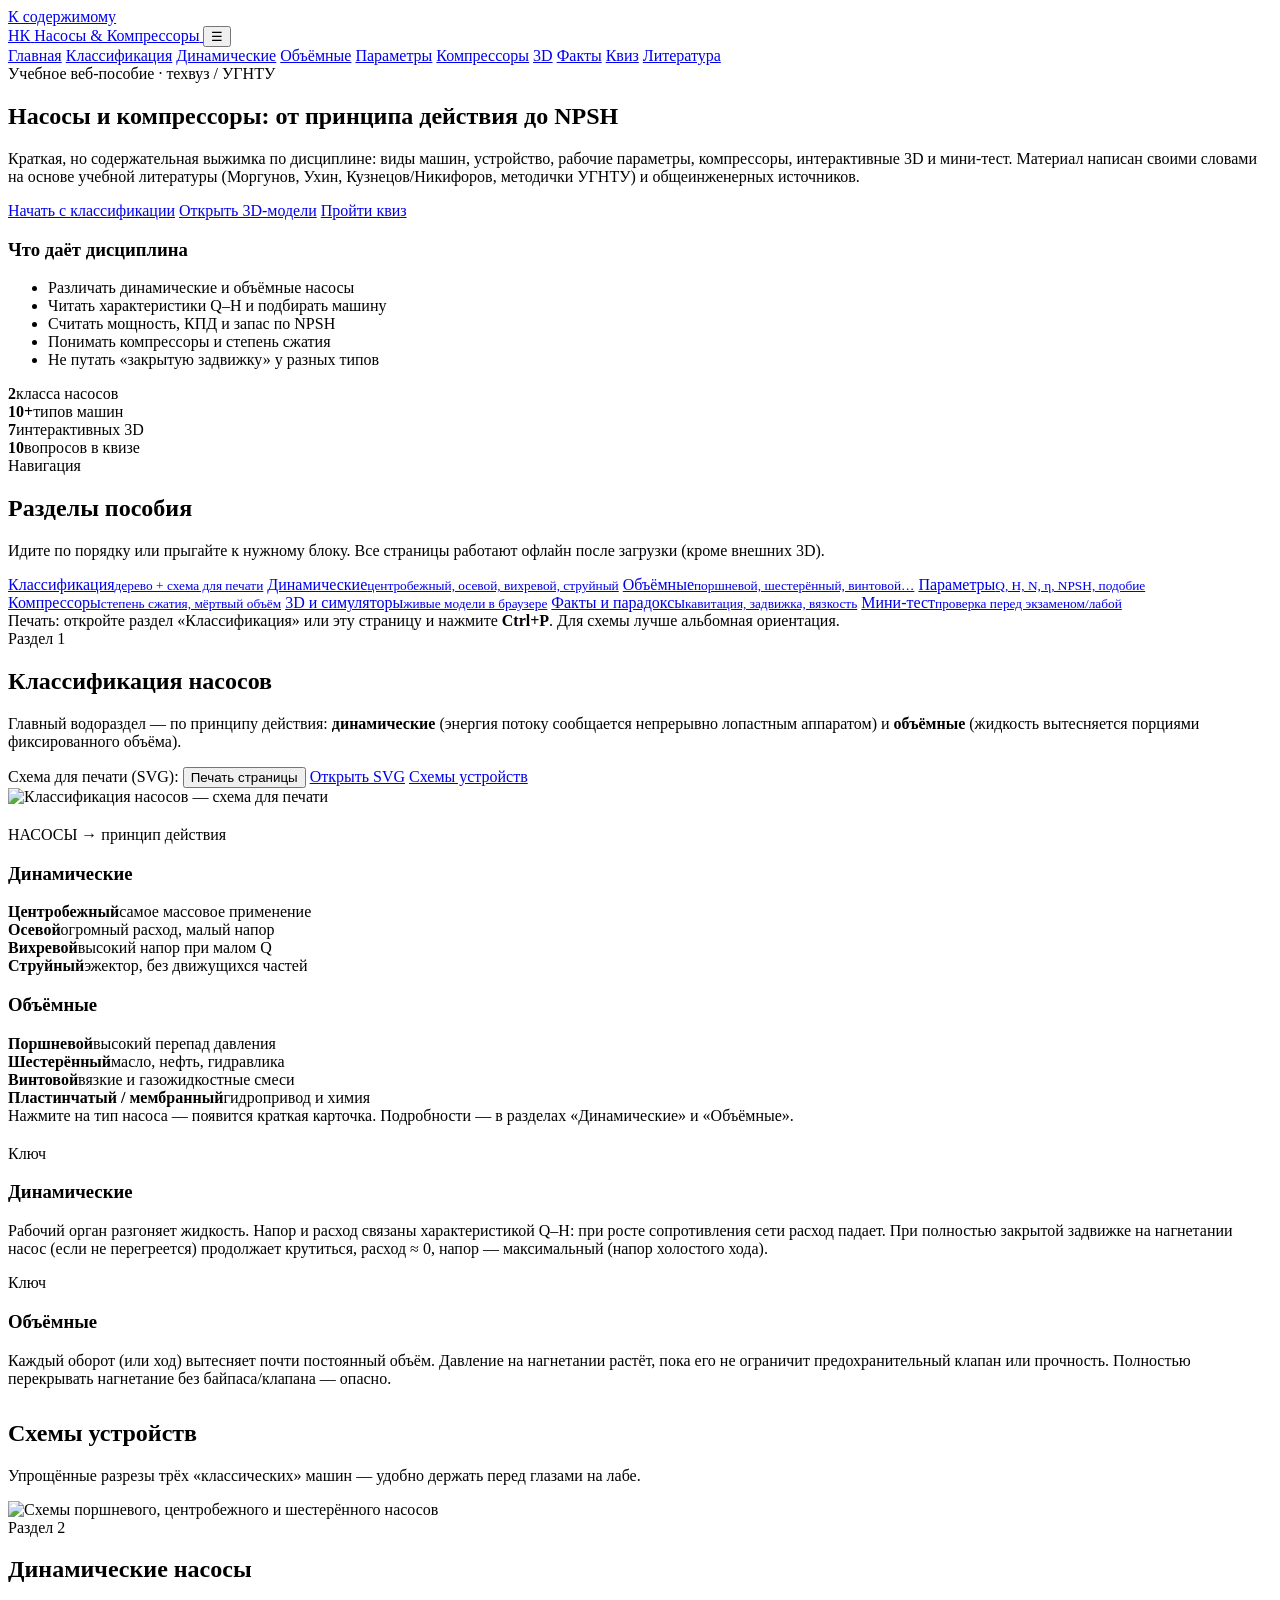
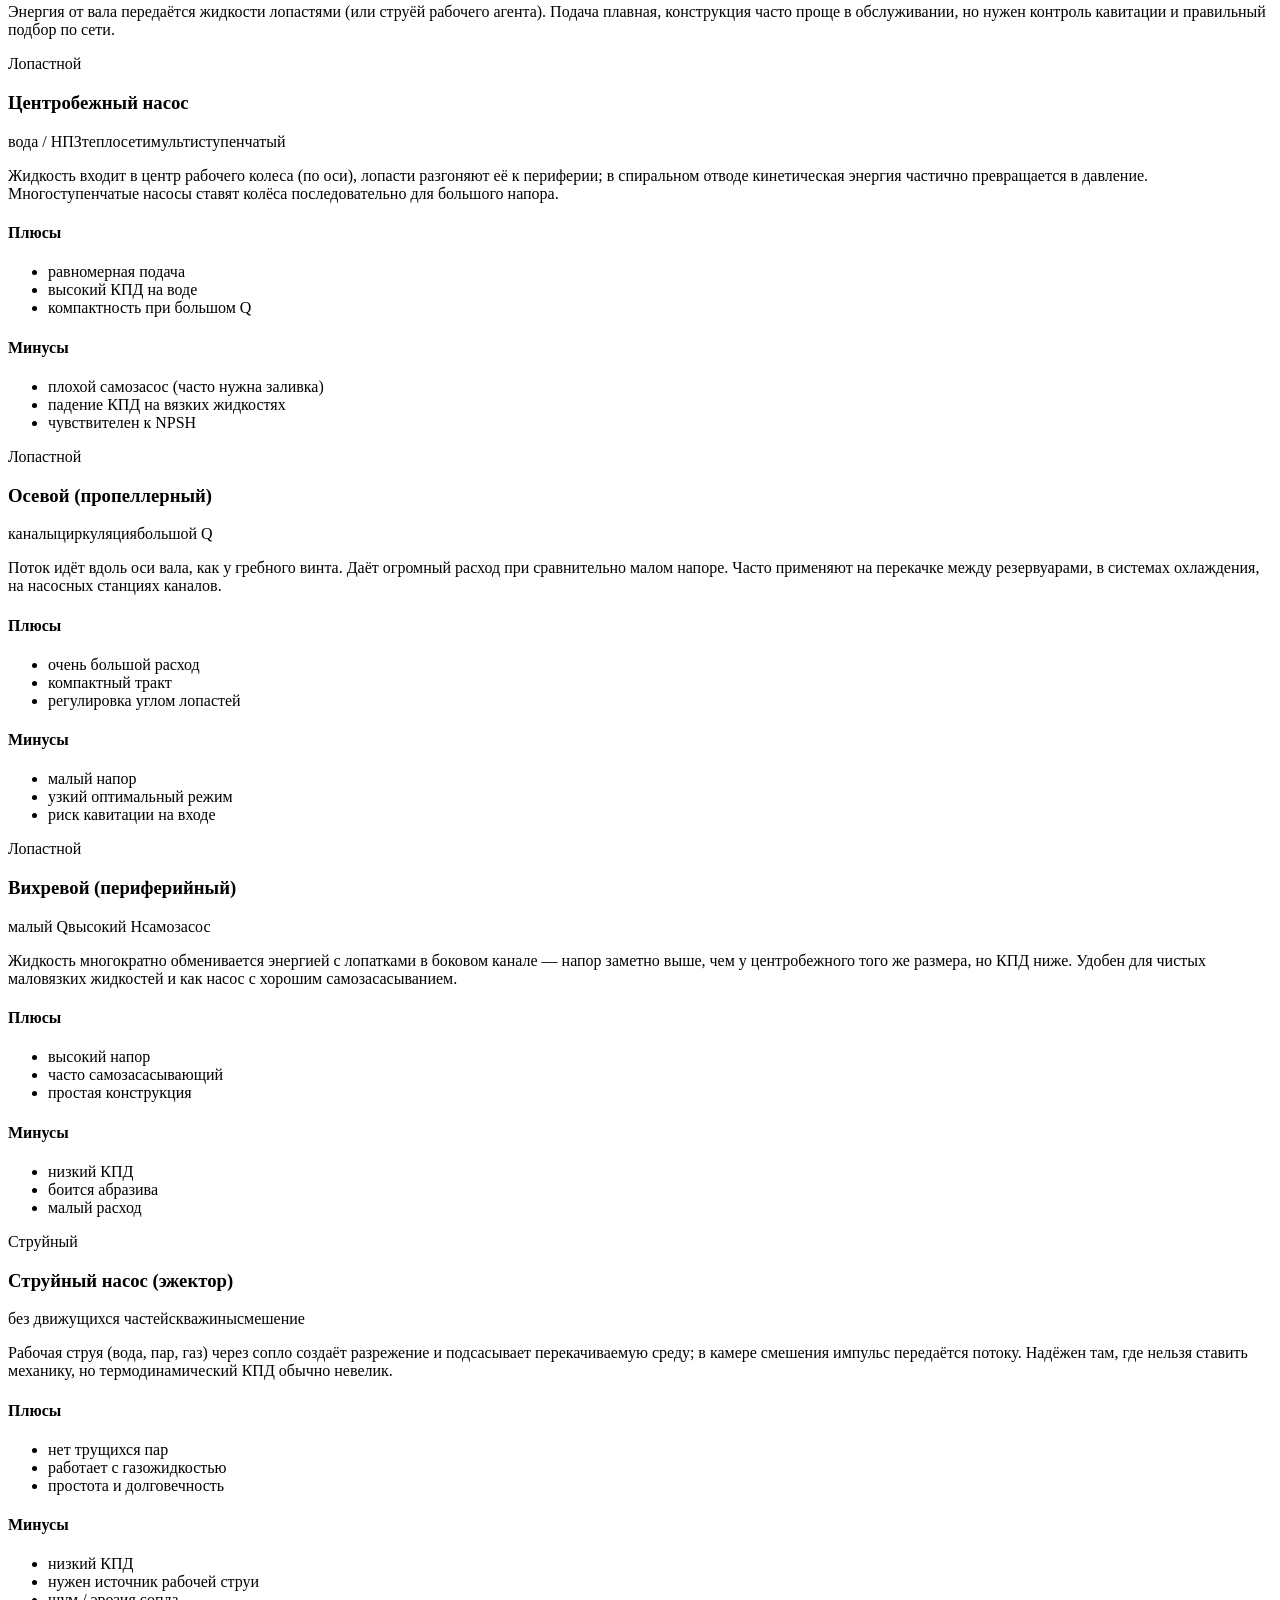
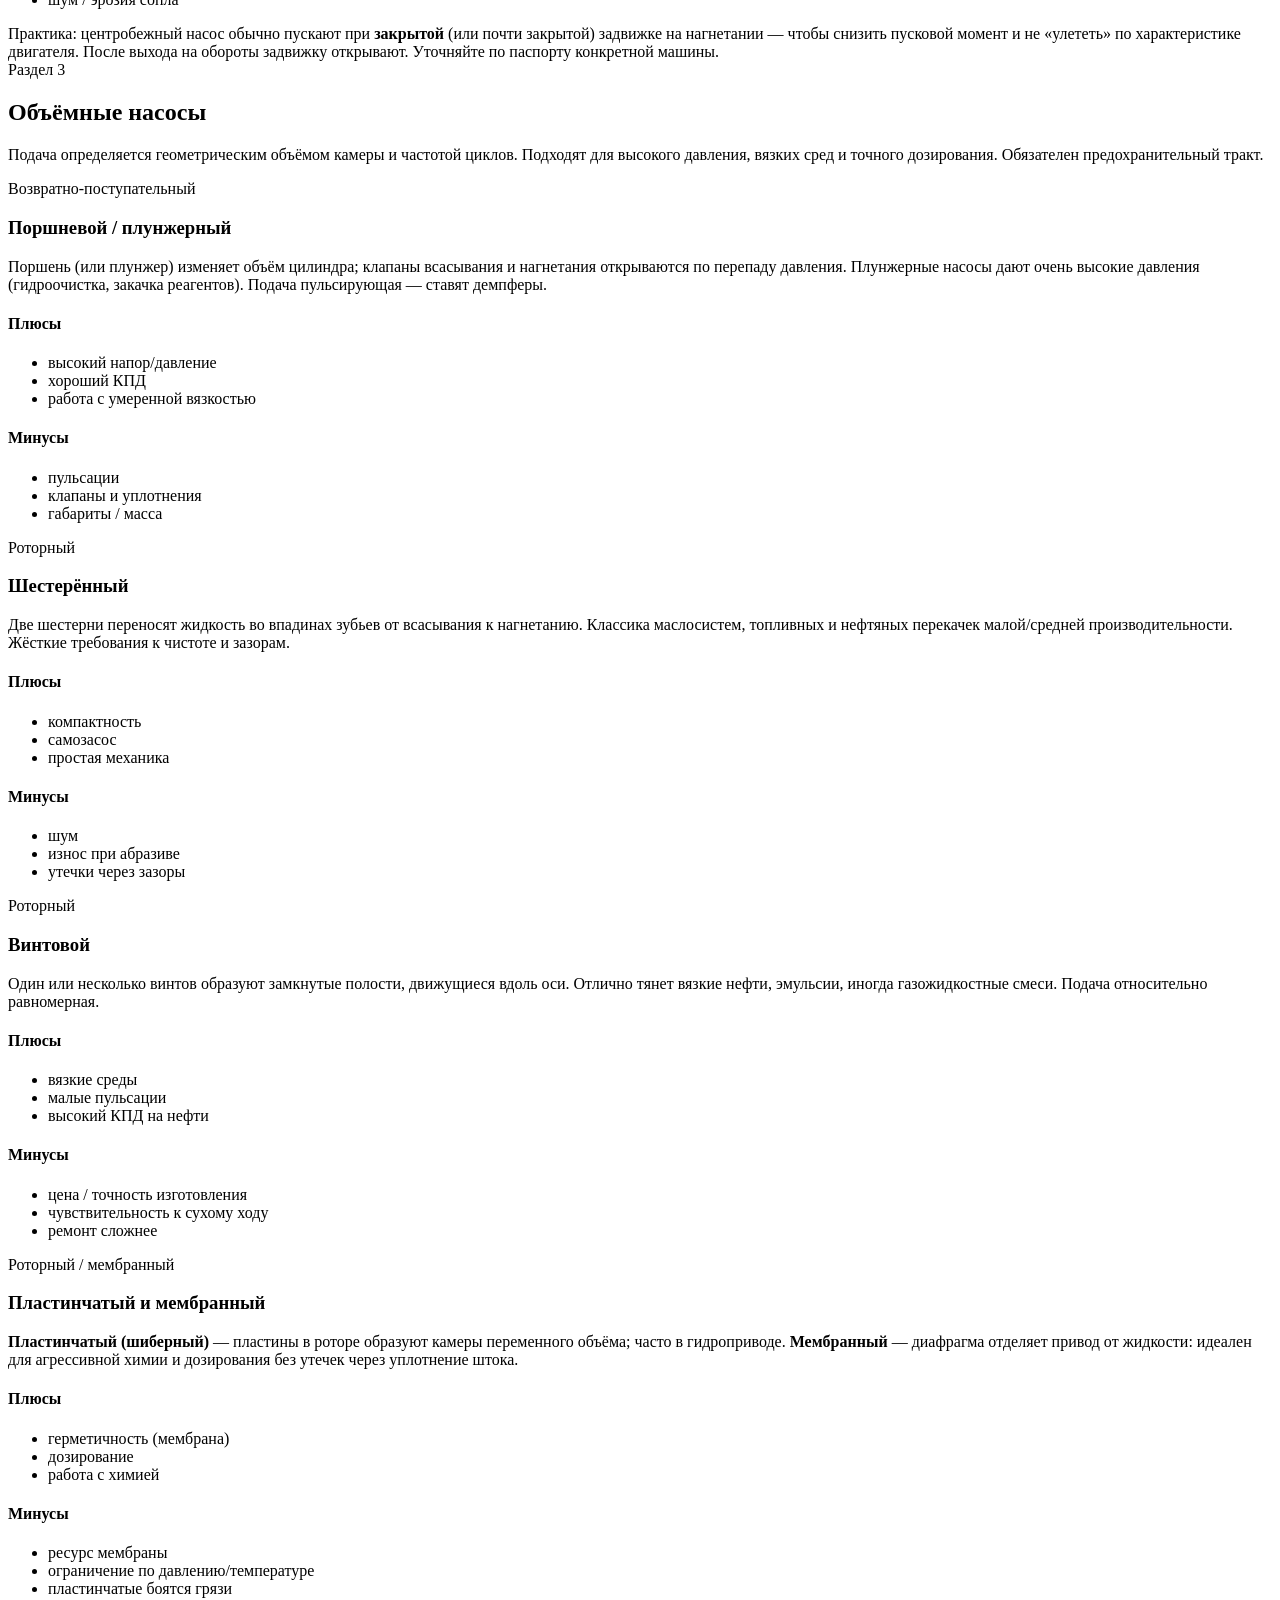
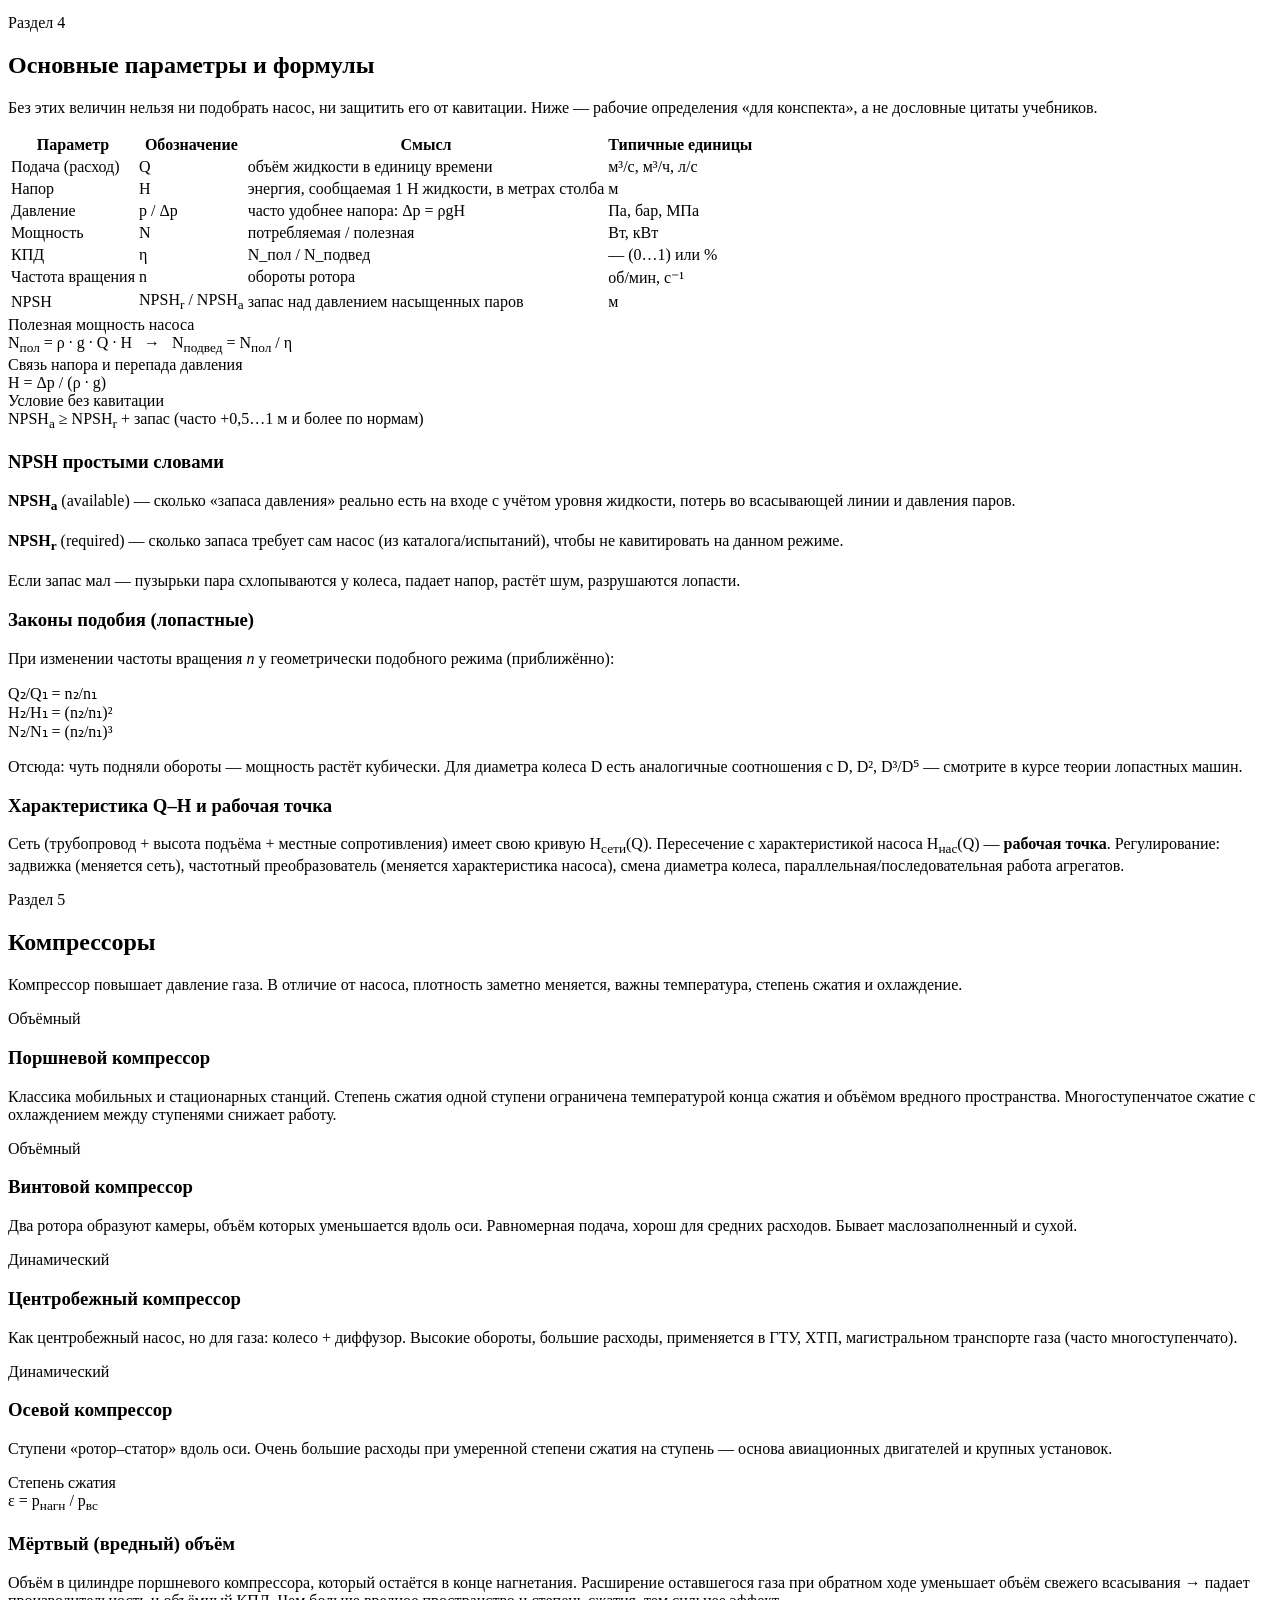
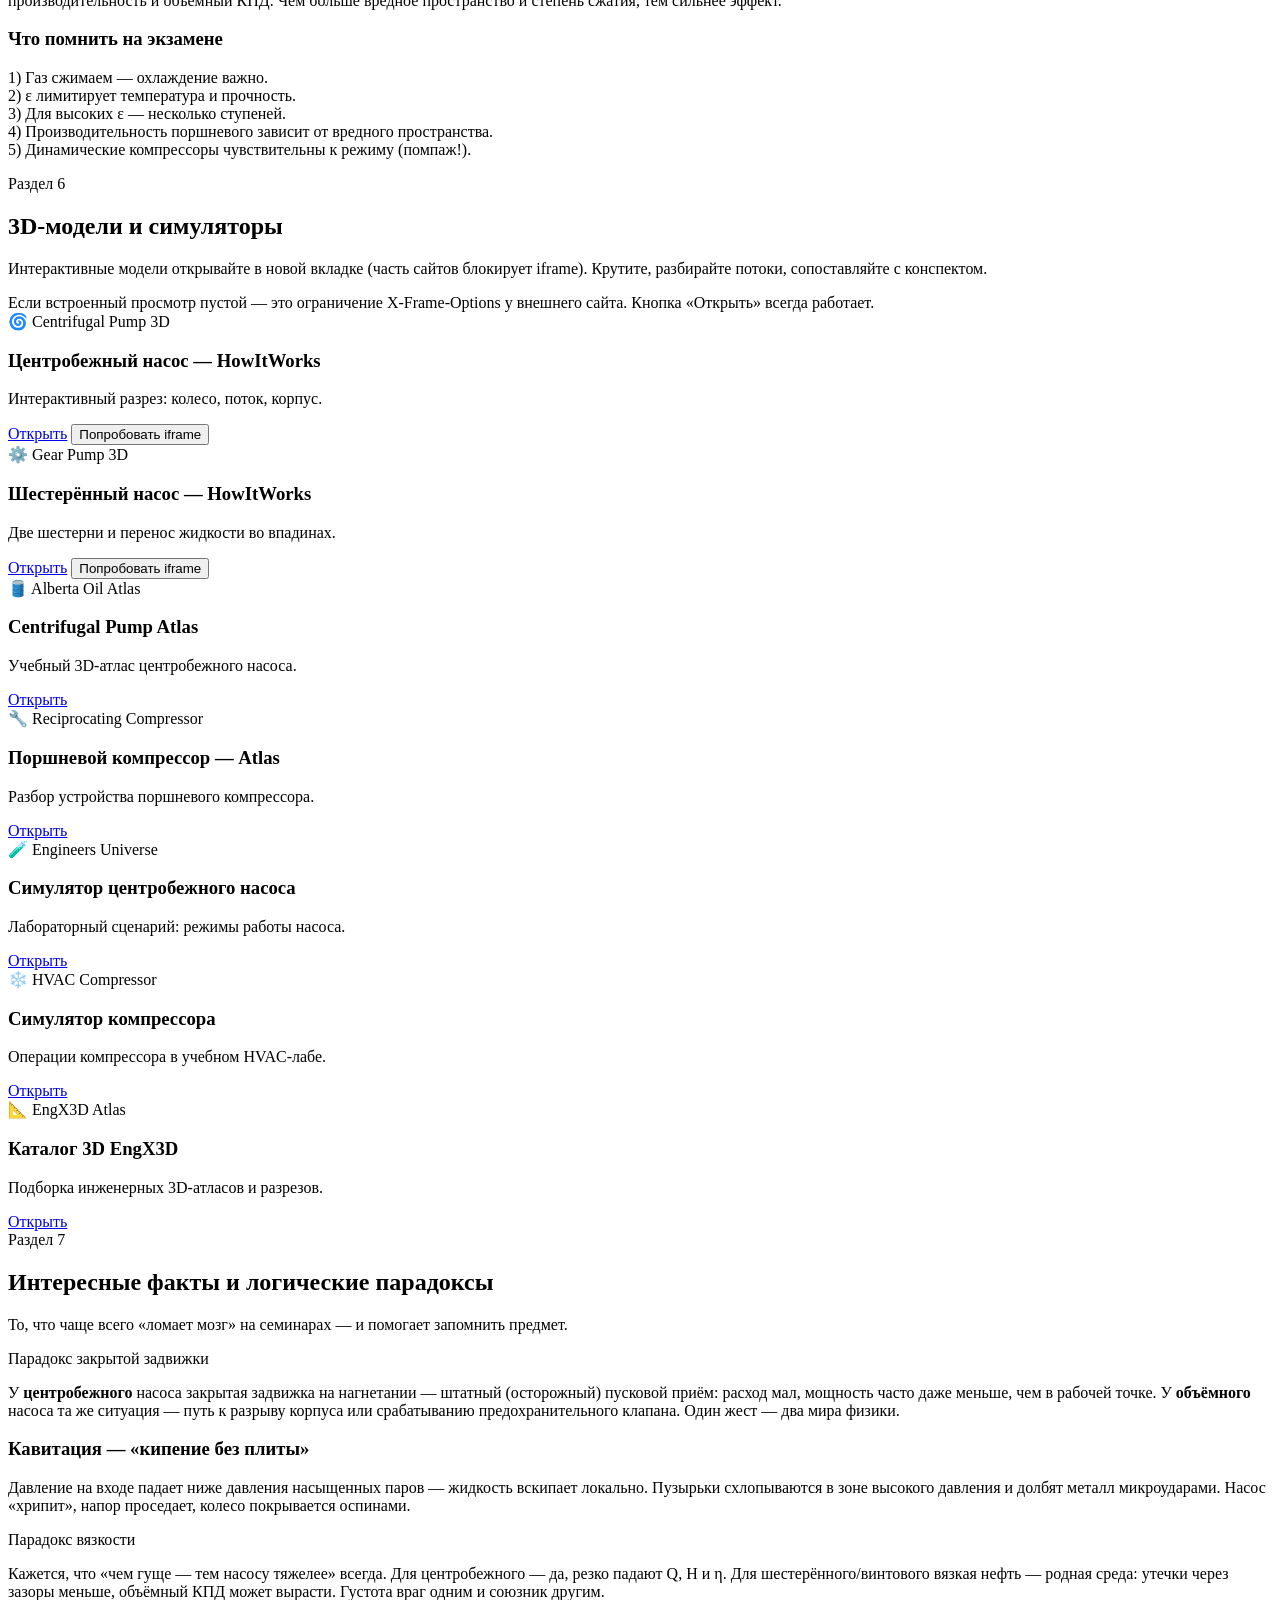
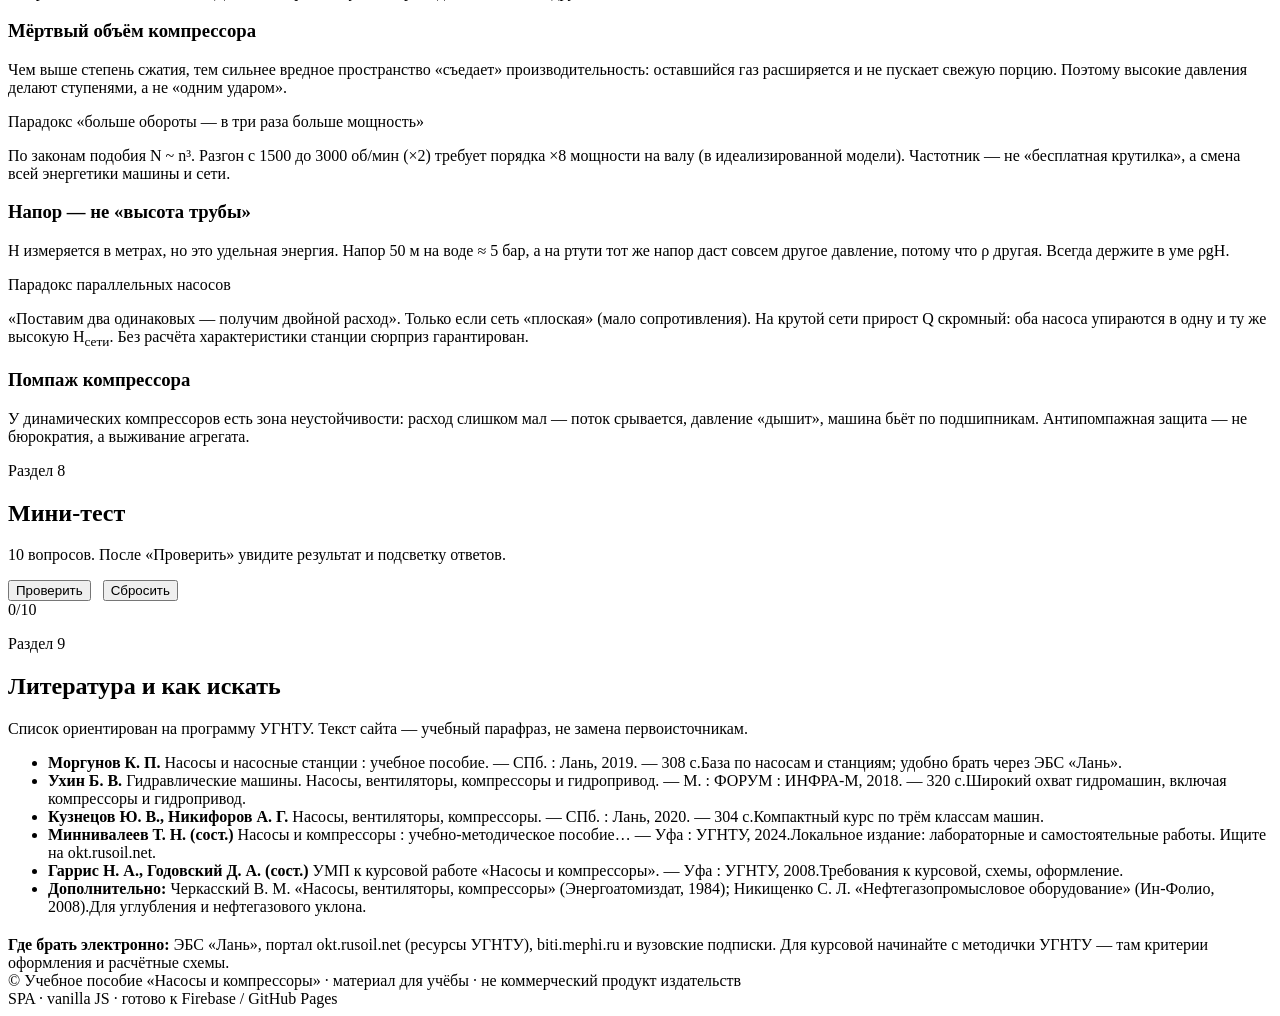
==== index.html @ 820380a4 "Add files via upload" ====
<!DOCTYPE html>
<html lang="ru">
<head>
  <meta charset="UTF-8" />
  <meta name="viewport" content="width=device-width, initial-scale=1" />
  <meta name="description" content="Учебное пособие: насосы и компрессоры для студентов технических вузов (УГНТУ). Классификация, параметры, NPSH, 3D-модели, квиз." />
  <title>Насосы и компрессоры — учебное пособие</title>
  <link rel="stylesheet" href="css/styles.css" />
  <link rel="icon" href="data:image/svg+xml,%3Csvg xmlns='http://www.w3.org/2000/svg' viewBox='0 0 64 64'%3E%3Crect rx='12' width='64' height='64' fill='%232dd4bf'/%3E%3Ctext x='32' y='42' text-anchor='middle' font-size='28' font-family='Arial' fill='%23042f2e'%3EНК%3C/text%3E%3C/svg%3E" />
</head>
<body>
  <a class="skip" href="#main">К содержимому</a>
  <header class="topnav" id="topnav">
    <div class="topnav-inner">
      <a class="brand" href="#/" aria-label="На главную">
        <span class="brand-mark">НК</span>
        <span>Насосы &amp; Компрессоры</span>
      </a>
      <button class="nav-toggle" id="navToggle" type="button" aria-label="Меню">☰</button>
      <nav class="nav-links" id="navLinks">
        <a href="#/" data-route="/">Главная</a>
        <a href="#/classify" data-route="/classify">Классификация</a>
        <a href="#/dynamic" data-route="/dynamic">Динамические</a>
        <a href="#/volume" data-route="/volume">Объёмные</a>
        <a href="#/params" data-route="/params">Параметры</a>
        <a href="#/compressors" data-route="/compressors">Компрессоры</a>
        <a href="#/3d" data-route="/3d">3D</a>
        <a href="#/facts" data-route="/facts">Факты</a>
        <a href="#/quiz" data-route="/quiz">Квиз</a>
        <a href="#/literature" data-route="/literature">Литература</a>
      </nav>
    </div>
  </header>

  <main id="main">
    <!-- HOME -->
    <section class="page" id="page-home" data-page="/">
      <div class="hero">
        <div>
          <div class="kicker">Учебное веб-пособие · техвуз / УГНТУ</div>
          <h1>Насосы и компрессоры: <span>от принципа действия до NPSH</span></h1>
          <p class="lead">Краткая, но содержательная выжимка по дисциплине: виды машин, устройство, рабочие параметры, компрессоры, интерактивные 3D и мини-тест. Материал написан своими словами на основе учебной литературы (Моргунов, Ухин, Кузнецов/Никифоров, методички УГНТУ) и общеинженерных источников.</p>
          <div class="hero-actions">
            <a class="btn btn-primary" href="#/classify">Начать с классификации</a>
            <a class="btn btn-ghost" href="#/3d">Открыть 3D-модели</a>
            <a class="btn btn-ghost" href="#/quiz">Пройти квиз</a>
          </div>
        </div>
        <aside class="hero-card">
          <h3>Что даёт дисциплина</h3>
          <ul>
            <li>Различать динамические и объёмные насосы</li>
            <li>Читать характеристики Q–H и подбирать машину</li>
            <li>Считать мощность, КПД и запас по NPSH</li>
            <li>Понимать компрессоры и степень сжатия</li>
            <li>Не путать «закрытую задвижку» у разных типов</li>
          </ul>
        </aside>
      </div>

      <div class="stat-row">
        <div class="stat"><strong>2</strong><span>класса насосов</span></div>
        <div class="stat"><strong>10+</strong><span>типов машин</span></div>
        <div class="stat"><strong>7</strong><span>интерактивных 3D</span></div>
        <div class="stat"><strong>10</strong><span>вопросов в квизе</span></div>
      </div>

      <div class="section-head">
        <div class="kicker">Навигация</div>
        <h2>Разделы пособия</h2>
        <p>Идите по порядку или прыгайте к нужному блоку. Все страницы работают офлайн после загрузки (кроме внешних 3D).</p>
      </div>
      <div class="toc-mini">
        <a href="#/classify">Классификация<small>дерево + схема для печати</small></a>
        <a href="#/dynamic">Динамические<small>центробежный, осевой, вихревой, струйный</small></a>
        <a href="#/volume">Объёмные<small>поршневой, шестерённый, винтовой…</small></a>
        <a href="#/params">Параметры<small>Q, H, N, η, NPSH, подобие</small></a>
        <a href="#/compressors">Компрессоры<small>степень сжатия, мёртвый объём</small></a>
        <a href="#/3d">3D и симуляторы<small>живые модели в браузере</small></a>
        <a href="#/facts">Факты и парадоксы<small>кавитация, задвижка, вязкость</small></a>
        <a href="#/quiz">Мини-тест<small>проверка перед экзаменом/лабой</small></a>
      </div>

      <div class="note">Печать: откройте раздел «Классификация» или эту страницу и нажмите <strong>Ctrl+P</strong>. Для схемы лучше альбомная ориентация.</div>
    </section>

    <!-- CLASSIFY -->
    <section class="page" id="page-classify" data-page="/classify">
      <div class="section-head">
        <div class="kicker">Раздел 1</div>
        <h2>Классификация насосов</h2>
        <p>Главный водораздел — по принципу действия: <strong>динамические</strong> (энергия потоку сообщается непрерывно лопастным аппаратом) и <strong>объёмные</strong> (жидкость вытесняется порциями фиксированного объёма).</p>
      </div>

      <div class="print-bar">
        <span>Схема для печати (SVG):</span>
        <button class="btn btn-primary btn-sm" type="button" onclick="window.print()">Печать страницы</button>
        <a class="btn btn-ghost btn-sm" href="assets/classification.svg" target="_blank" rel="noopener">Открыть SVG</a>
        <a class="btn btn-ghost btn-sm" href="assets/devices.svg" target="_blank" rel="noopener">Схемы устройств</a>
      </div>

      <div class="scheme-wrap" id="print-scheme">
        <img src="assets/classification.svg" alt="Классификация насосов — схема для печати" width="1100" height="820" />
      </div>

      <div class="tree" style="margin-top:1.25rem">
        <div class="tree-root">НАСОСЫ → принцип действия</div>
        <div class="tree-branches">
          <div class="branch">
            <h3><span class="tag dyn">Динамические</span></h3>
            <div class="branch-list" id="dynList">
              <div class="branch-item" data-detail="centrifugal"><strong>Центробежный</strong><span>самое массовое применение</span></div>
              <div class="branch-item" data-detail="axial"><strong>Осевой</strong><span>огромный расход, малый напор</span></div>
              <div class="branch-item" data-detail="vortex"><strong>Вихревой</strong><span>высокий напор при малом Q</span></div>
              <div class="branch-item" data-detail="jet"><strong>Струйный</strong><span>эжектор, без движущихся частей</span></div>
            </div>
          </div>
          <div class="branch">
            <h3><span class="tag vol">Объёмные</span></h3>
            <div class="branch-list" id="volList">
              <div class="branch-item" data-detail="piston"><strong>Поршневой</strong><span>высокий перепад давления</span></div>
              <div class="branch-item" data-detail="gear"><strong>Шестерённый</strong><span>масло, нефть, гидравлика</span></div>
              <div class="branch-item" data-detail="screw"><strong>Винтовой</strong><span>вязкие и газожидкостные смеси</span></div>
              <div class="branch-item" data-detail="vane"><strong>Пластинчатый / мембранный</strong><span>гидропривод и химия</span></div>
            </div>
          </div>
        </div>
        <div class="detail-panel" id="classDetail">Нажмите на тип насоса — появится краткая карточка. Подробности — в разделах «Динамические» и «Объёмные».</div>
      </div>

      <div class="grid grid-2" style="margin-top:1.25rem">
        <article class="card">
          <span class="tag dyn">Ключ</span>
          <h3>Динамические</h3>
          <p>Рабочий орган разгоняет жидкость. Напор и расход связаны характеристикой Q–H: при росте сопротивления сети расход падает. При полностью закрытой задвижке на нагнетании насос (если не перегреется) продолжает крутиться, расход ≈ 0, напор — максимальный (напор холостого хода).</p>
        </article>
        <article class="card">
          <span class="tag vol">Ключ</span>
          <h3>Объёмные</h3>
          <p>Каждый оборот (или ход) вытесняет почти постоянный объём. Давление на нагнетании растёт, пока его не ограничит предохранительный клапан или прочность. Полностью перекрывать нагнетание без байпаса/клапана — опасно.</p>
        </article>
      </div>

      <div class="section-head" style="margin-top:2rem">
        <h2>Схемы устройств</h2>
        <p>Упрощённые разрезы трёх «классических» машин — удобно держать перед глазами на лабе.</p>
      </div>
      <div class="scheme-wrap dark-scheme">
        <img src="assets/devices.svg" alt="Схемы поршневого, центробежного и шестерённого насосов" width="1200" height="520" />
      </div>
    </section>

    <!-- DYNAMIC -->
    <section class="page" id="page-dynamic" data-page="/dynamic">
      <div class="section-head">
        <div class="kicker">Раздел 2</div>
        <h2>Динамические насосы</h2>
        <p>Энергия от вала передаётся жидкости лопастями (или струёй рабочего агента). Подача плавная, конструкция часто проще в обслуживании, но нужен контроль кавитации и правильный подбор по сети.</p>
      </div>
      <div class="grid grid-2">
        <article class="card type-card">
          <span class="tag dyn">Лопастной</span>
          <h3>Центробежный насос</h3>
          <div class="meta"><span class="pill">вода / НПЗ</span><span class="pill">теплосети</span><span class="pill">мультиступенчатый</span></div>
          <p>Жидкость входит в центр рабочего колеса (по оси), лопасти разгоняют её к периферии; в спиральном отводе кинетическая энергия частично превращается в давление. Многоступенчатые насосы ставят колёса последовательно для большого напора.</p>
          <div class="pros-cons">
            <div class="pros"><h4>Плюсы</h4><ul><li>равномерная подача</li><li>высокий КПД на воде</li><li>компактность при большом Q</li></ul></div>
            <div class="cons"><h4>Минусы</h4><ul><li>плохой самозасос (часто нужна заливка)</li><li>падение КПД на вязких жидкостях</li><li>чувствителен к NPSH</li></ul></div>
          </div>
        </article>
        <article class="card type-card">
          <span class="tag dyn">Лопастной</span>
          <h3>Осевой (пропеллерный)</h3>
          <div class="meta"><span class="pill">каналы</span><span class="pill">циркуляция</span><span class="pill">большой Q</span></div>
          <p>Поток идёт вдоль оси вала, как у гребного винта. Даёт огромный расход при сравнительно малом напоре. Часто применяют на перекачке между резервуарами, в системах охлаждения, на насосных станциях каналов.</p>
          <div class="pros-cons">
            <div class="pros"><h4>Плюсы</h4><ul><li>очень большой расход</li><li>компактный тракт</li><li>регулировка углом лопастей</li></ul></div>
            <div class="cons"><h4>Минусы</h4><ul><li>малый напор</li><li>узкий оптимальный режим</li><li>риск кавитации на входе</li></ul></div>
          </div>
        </article>
        <article class="card type-card">
          <span class="tag dyn">Лопастной</span>
          <h3>Вихревой (периферийный)</h3>
          <div class="meta"><span class="pill">малый Q</span><span class="pill">высокий H</span><span class="pill">самозасос</span></div>
          <p>Жидкость многократно обменивается энергией с лопатками в боковом канале — напор заметно выше, чем у центробежного того же размера, но КПД ниже. Удобен для чистых маловязких жидкостей и как насос с хорошим самозасасыванием.</p>
          <div class="pros-cons">
            <div class="pros"><h4>Плюсы</h4><ul><li>высокий напор</li><li>часто самозасасывающий</li><li>простая конструкция</li></ul></div>
            <div class="cons"><h4>Минусы</h4><ul><li>низкий КПД</li><li>боится абразива</li><li>малый расход</li></ul></div>
          </div>
        </article>
        <article class="card type-card">
          <span class="tag dyn">Струйный</span>
          <h3>Струйный насос (эжектор)</h3>
          <div class="meta"><span class="pill">без движущихся частей</span><span class="pill">скважины</span><span class="pill">смешение</span></div>
          <p>Рабочая струя (вода, пар, газ) через сопло создаёт разрежение и подсасывает перекачиваемую среду; в камере смешения импульс передаётся потоку. Надёжен там, где нельзя ставить механику, но термодинамический КПД обычно невелик.</p>
          <div class="pros-cons">
            <div class="pros"><h4>Плюсы</h4><ul><li>нет трущихся пар</li><li>работает с газожидкостью</li><li>простота и долговечность</li></ul></div>
            <div class="cons"><h4>Минусы</h4><ul><li>низкий КПД</li><li>нужен источник рабочей струи</li><li>шум / эрозия сопла</li></ul></div>
          </div>
        </article>
      </div>
      <div class="note" style="margin-top:1rem">Практика: центробежный насос обычно пускают при <strong>закрытой</strong> (или почти закрытой) задвижке на нагнетании — чтобы снизить пусковой момент и не «улететь» по характеристике двигателя. После выхода на обороты задвижку открывают. Уточняйте по паспорту конкретной машины.</div>
    </section>

    <!-- VOLUME -->
    <section class="page" id="page-volume" data-page="/volume">
      <div class="section-head">
        <div class="kicker">Раздел 3</div>
        <h2>Объёмные насосы</h2>
        <p>Подача определяется геометрическим объёмом камеры и частотой циклов. Подходят для высокого давления, вязких сред и точного дозирования. Обязателен предохранительный тракт.</p>
      </div>
      <div class="grid grid-2">
        <article class="card type-card">
          <span class="tag vol">Возвратно-поступательный</span>
          <h3>Поршневой / плунжерный</h3>
          <p>Поршень (или плунжер) изменяет объём цилиндра; клапаны всасывания и нагнетания открываются по перепаду давления. Плунжерные насосы дают очень высокие давления (гидроочистка, закачка реагентов). Подача пульсирующая — ставят демпферы.</p>
          <div class="pros-cons">
            <div class="pros"><h4>Плюсы</h4><ul><li>высокий напор/давление</li><li>хороший КПД</li><li>работа с умеренной вязкостью</li></ul></div>
            <div class="cons"><h4>Минусы</h4><ul><li>пульсации</li><li>клапаны и уплотнения</li><li>габариты / масса</li></ul></div>
          </div>
        </article>
        <article class="card type-card">
          <span class="tag vol">Роторный</span>
          <h3>Шестерённый</h3>
          <p>Две шестерни переносят жидкость во впадинах зубьев от всасывания к нагнетанию. Классика маслосистем, топливных и нефтяных перекачек малой/средней производительности. Жёсткие требования к чистоте и зазорам.</p>
          <div class="pros-cons">
            <div class="pros"><h4>Плюсы</h4><ul><li>компактность</li><li>самозасос</li><li>простая механика</li></ul></div>
            <div class="cons"><h4>Минусы</h4><ul><li>шум</li><li>износ при абразиве</li><li>утечки через зазоры</li></ul></div>
          </div>
        </article>
        <article class="card type-card">
          <span class="tag vol">Роторный</span>
          <h3>Винтовой</h3>
          <p>Один или несколько винтов образуют замкнутые полости, движущиеся вдоль оси. Отлично тянет вязкие нефти, эмульсии, иногда газожидкостные смеси. Подача относительно равномерная.</p>
          <div class="pros-cons">
            <div class="pros"><h4>Плюсы</h4><ul><li>вязкие среды</li><li>малые пульсации</li><li>высокий КПД на нефти</li></ul></div>
            <div class="cons"><h4>Минусы</h4><ul><li>цена / точность изготовления</li><li>чувствительность к сухому ходу</li><li>ремонт сложнее</li></ul></div>
          </div>
        </article>
        <article class="card type-card">
          <span class="tag vol">Роторный / мембранный</span>
          <h3>Пластинчатый и мембранный</h3>
          <p><strong>Пластинчатый (шиберный)</strong> — пластины в роторе образуют камеры переменного объёма; часто в гидроприводе. <strong>Мембранный</strong> — диафрагма отделяет привод от жидкости: идеален для агрессивной химии и дозирования без утечек через уплотнение штока.</p>
          <div class="pros-cons">
            <div class="pros"><h4>Плюсы</h4><ul><li>герметичность (мембрана)</li><li>дозирование</li><li>работа с химией</li></ul></div>
            <div class="cons"><h4>Минусы</h4><ul><li>ресурс мембраны</li><li>ограничение по давлению/температуре</li><li>пластинчатые боятся грязи</li></ul></div>
          </div>
        </article>
      </div>
    </section>

    <!-- PARAMS -->
    <section class="page" id="page-params" data-page="/params">
      <div class="section-head">
        <div class="kicker">Раздел 4</div>
        <h2>Основные параметры и формулы</h2>
        <p>Без этих величин нельзя ни подобрать насос, ни защитить его от кавитации. Ниже — рабочие определения «для конспекта», а не дословные цитаты учебников.</p>
      </div>

      <div class="table-wrap">
        <table>
          <thead><tr><th>Параметр</th><th>Обозначение</th><th>Смысл</th><th>Типичные единицы</th></tr></thead>
          <tbody>
            <tr><td>Подача (расход)</td><td>Q</td><td>объём жидкости в единицу времени</td><td>м³/с, м³/ч, л/с</td></tr>
            <tr><td>Напор</td><td>H</td><td>энергия, сообщаемая 1 Н жидкости, в метрах столба</td><td>м</td></tr>
            <tr><td>Давление</td><td>p / Δp</td><td>часто удобнее напора: Δp = ρgH</td><td>Па, бар, МПа</td></tr>
            <tr><td>Мощность</td><td>N</td><td>потребляемая / полезная</td><td>Вт, кВт</td></tr>
            <tr><td>КПД</td><td>η</td><td>N_пол / N_подвед</td><td>— (0…1) или %</td></tr>
            <tr><td>Частота вращения</td><td>n</td><td>обороты ротора</td><td>об/мин, с⁻¹</td></tr>
            <tr><td>NPSH</td><td>NPSH<sub>r</sub> / NPSH<sub>a</sub></td><td>запас над давлением насыщенных паров</td><td>м</td></tr>
          </tbody>
        </table>
      </div>

      <div class="formula-box"><div class="label">Полезная мощность насоса</div>N<sub>пол</sub> = ρ · g · Q · H &nbsp;&nbsp;→&nbsp;&nbsp; N<sub>подвед</sub> = N<sub>пол</sub> / η</div>
      <div class="formula-box"><div class="label">Связь напора и перепада давления</div>H = Δp / (ρ · g)</div>
      <div class="formula-box"><div class="label">Условие без кавитации</div>NPSH<sub>a</sub> ≥ NPSH<sub>r</sub> + запас (часто +0,5…1 м и более по нормам)</div>

      <div class="grid grid-2" style="margin-top:1rem">
        <article class="card">
          <h3>NPSH простыми словами</h3>
          <p><strong>NPSH<sub>a</sub></strong> (available) — сколько «запаса давления» реально есть на входе с учётом уровня жидкости, потерь во всасывающей линии и давления паров.<br/><br/>
          <strong>NPSH<sub>r</sub></strong> (required) — сколько запаса требует сам насос (из каталога/испытаний), чтобы не кавитировать на данном режиме.<br/><br/>
          Если запас мал — пузырьки пара схлопываются у колеса, падает напор, растёт шум, разрушаются лопасти.</p>
        </article>
        <article class="card">
          <h3>Законы подобия (лопастные)</h3>
          <p>При изменении частоты вращения <em>n</em> у геометрически подобного режима (приближённо):</p>
          <div class="formula-box">Q₂/Q₁ = n₂/n₁<br/>H₂/H₁ = (n₂/n₁)²<br/>N₂/N₁ = (n₂/n₁)³</div>
          <p>Отсюда: чуть подняли обороты — мощность растёт кубически. Для диаметра колеса D есть аналогичные соотношения с D, D², D³/D⁵ — смотрите в курсе теории лопастных машин.</p>
        </article>
      </div>

      <div class="card" style="margin-top:1rem">
        <h3>Характеристика Q–H и рабочая точка</h3>
        <p>Сеть (трубопровод + высота подъёма + местные сопротивления) имеет свою кривую H<sub>сети</sub>(Q). Пересечение с характеристикой насоса H<sub>нас</sub>(Q) — <strong>рабочая точка</strong>. Регулирование: задвижка (меняется сеть), частотный преобразователь (меняется характеристика насоса), смена диаметра колеса, параллельная/последовательная работа агрегатов.</p>
      </div>
    </section>

    <!-- COMPRESSORS -->
    <section class="page" id="page-compressors" data-page="/compressors">
      <div class="section-head">
        <div class="kicker">Раздел 5</div>
        <h2>Компрессоры</h2>
        <p>Компрессор повышает давление газа. В отличие от насоса, плотность заметно меняется, важны температура, степень сжатия и охлаждение.</p>
      </div>
      <div class="grid grid-2">
        <article class="card">
          <span class="tag comp">Объёмный</span>
          <h3>Поршневой компрессор</h3>
          <p>Классика мобильных и стационарных станций. Степень сжатия одной ступени ограничена температурой конца сжатия и объёмом вредного пространства. Многоступенчатое сжатие с охлаждением между ступенями снижает работу.</p>
        </article>
        <article class="card">
          <span class="tag comp">Объёмный</span>
          <h3>Винтовой компрессор</h3>
          <p>Два ротора образуют камеры, объём которых уменьшается вдоль оси. Равномерная подача, хорош для средних расходов. Бывает маслозаполненный и сухой.</p>
        </article>
        <article class="card">
          <span class="tag comp">Динамический</span>
          <h3>Центробежный компрессор</h3>
          <p>Как центробежный насос, но для газа: колесо + диффузор. Высокие обороты, большие расходы, применяется в ГТУ, ХТП, магистральном транспорте газа (часто многоступенчато).</p>
        </article>
        <article class="card">
          <span class="tag comp">Динамический</span>
          <h3>Осевой компрессор</h3>
          <p>Ступени «ротор–статор» вдоль оси. Очень большие расходы при умеренной степени сжатия на ступень — основа авиационных двигателей и крупных установок.</p>
        </article>
      </div>

      <div class="formula-box" style="margin-top:1rem"><div class="label">Степень сжатия</div>ε = p<sub>нагн</sub> / p<sub>вс</sub></div>
      <div class="grid grid-2">
        <article class="card">
          <h3>Мёртвый (вредный) объём</h3>
          <p>Объём в цилиндре поршневого компрессора, который остаётся в конце нагнетания. Расширение оставшегося газа при обратном ходе уменьшает объём свежего всасывания → падает производительность и объёмный КПД. Чем больше вредное пространство и степень сжатия, тем сильнее эффект.</p>
        </article>
        <article class="card">
          <h3>Что помнить на экзамене</h3>
          <p>1) Газ сжимаем — охлаждение важно.<br/>2) ε лимитирует температура и прочность.<br/>3) Для высоких ε — несколько ступеней.<br/>4) Производительность поршневого зависит от вредного пространства.<br/>5) Динамические компрессоры чувствительны к режиму (помпаж!).</p>
        </article>
      </div>
    </section>

    <!-- 3D -->
    <section class="page" id="page-3d" data-page="/3d">
      <div class="section-head">
        <div class="kicker">Раздел 6</div>
        <h2>3D-модели и симуляторы</h2>
        <p>Интерактивные модели открывайте в новой вкладке (часть сайтов блокирует iframe). Крутите, разбирайте потоки, сопоставляйте с конспектом.</p>
      </div>
      <div class="note">Если встроенный просмотр пустой — это ограничение X-Frame-Options у внешнего сайта. Кнопка «Открыть» всегда работает.</div>

      <div class="grid grid-2" id="labsGrid">
        <!-- filled / static cards below -->
        <article class="card lab-card">
          <div class="preview">🌀 Centrifugal Pump 3D</div>
          <h3>Центробежный насос — HowItWorks</h3>
          <p>Интерактивный разрез: колесо, поток, корпус.</p>
          <div class="lab-actions">
            <a class="btn btn-primary btn-sm" href="https://harifed.github.io/howitworks/3d/centrifugal-pump.html" target="_blank" rel="noopener">Открыть</a>
            <button class="btn btn-ghost btn-sm" type="button" data-embed="https://harifed.github.io/howitworks/3d/centrifugal-pump.html">Попробовать iframe</button>
          </div>
        </article>
        <article class="card lab-card">
          <div class="preview">⚙️ Gear Pump 3D</div>
          <h3>Шестерённый насос — HowItWorks</h3>
          <p>Две шестерни и перенос жидкости во впадинах.</p>
          <div class="lab-actions">
            <a class="btn btn-primary btn-sm" href="https://harifed.github.io/howitworks/3d/gear-pump.html" target="_blank" rel="noopener">Открыть</a>
            <button class="btn btn-ghost btn-sm" type="button" data-embed="https://harifed.github.io/howitworks/3d/gear-pump.html">Попробовать iframe</button>
          </div>
        </article>
        <article class="card lab-card">
          <div class="preview">🛢️ Alberta Oil Atlas</div>
          <h3>Centrifugal Pump Atlas</h3>
          <p>Учебный 3D-атлас центробежного насоса.</p>
          <div class="lab-actions">
            <a class="btn btn-primary btn-sm" href="https://albertaoil.ca/atlas/centrifugal-pump/" target="_blank" rel="noopener">Открыть</a>
          </div>
        </article>
        <article class="card lab-card">
          <div class="preview">🔧 Reciprocating Compressor</div>
          <h3>Поршневой компрессор — Atlas</h3>
          <p>Разбор устройства поршневого компрессора.</p>
          <div class="lab-actions">
            <a class="btn btn-primary btn-sm" href="https://albertaoil.ca/atlas/reciprocating-compressor/" target="_blank" rel="noopener">Открыть</a>
          </div>
        </article>
        <article class="card lab-card">
          <div class="preview">🧪 Engineers Universe</div>
          <h3>Симулятор центробежного насоса</h3>
          <p>Лабораторный сценарий: режимы работы насоса.</p>
          <div class="lab-actions">
            <a class="btn btn-primary btn-sm" href="https://engineersuniverse.com/labs/engineering/pumps-fluid/centrifugal-pump-operation" target="_blank" rel="noopener">Открыть</a>
          </div>
        </article>
        <article class="card lab-card">
          <div class="preview">❄️ HVAC Compressor</div>
          <h3>Симулятор компрессора</h3>
          <p>Операции компрессора в учебном HVAC-лабе.</p>
          <div class="lab-actions">
            <a class="btn btn-primary btn-sm" href="https://engineersuniverse.com/labs/engineering/hvac/compressor-operation" target="_blank" rel="noopener">Открыть</a>
          </div>
        </article>
        <article class="card lab-card">
          <div class="preview">📐 EngX3D Atlas</div>
          <h3>Каталог 3D EngX3D</h3>
          <p>Подборка инженерных 3D-атласов и разрезов.</p>
          <div class="lab-actions">
            <a class="btn btn-primary btn-sm" href="https://engx3d.com/atlas" target="_blank" rel="noopener">Открыть</a>
          </div>
        </article>
      </div>

      <div class="iframe-wrap" id="embedBox" hidden>
        <iframe id="embedFrame" title="Встроенная 3D-модель" loading="lazy" referrerpolicy="no-referrer"></iframe>
      </div>
    </section>

    <!-- FACTS -->
    <section class="page" id="page-facts" data-page="/facts">
      <div class="section-head">
        <div class="kicker">Раздел 7</div>
        <h2>Интересные факты и логические парадоксы</h2>
        <p>То, что чаще всего «ломает мозг» на семинарах — и помогает запомнить предмет.</p>
      </div>

      <div class="paradox">
        <div class="title">Парадокс закрытой задвижки</div>
        <p>У <strong>центробежного</strong> насоса закрытая задвижка на нагнетании — штатный (осторожный) пусковой приём: расход мал, мощность часто даже меньше, чем в рабочей точке. У <strong>объёмного</strong> насоса та же ситуация — путь к разрыву корпуса или срабатыванию предохранительного клапана. Один жест — два мира физики.</p>
      </div>

      <div class="fact">
        <h3>Кавитация — «кипение без плиты»</h3>
        <p>Давление на входе падает ниже давления насыщенных паров — жидкость вскипает локально. Пузырьки схлопываются в зоне высокого давления и долбят металл микроударами. Насос «хрипит», напор проседает, колесо покрывается оспинами.</p>
      </div>

      <div class="paradox">
        <div class="title">Парадокс вязкости</div>
        <p>Кажется, что «чем гуще — тем насосу тяжелее» всегда. Для центробежного — да, резко падают Q, H и η. Для шестерённого/винтового вязкая нефть — родная среда: утечки через зазоры меньше, объёмный КПД может вырасти. Густота враг одним и союзник другим.</p>
      </div>

      <div class="fact">
        <h3>Мёртвый объём компрессора</h3>
        <p>Чем выше степень сжатия, тем сильнее вредное пространство «съедает» производительность: оставшийся газ расширяется и не пускает свежую порцию. Поэтому высокие давления делают ступенями, а не «одним ударом».</p>
      </div>

      <div class="paradox">
        <div class="title">Парадокс «больше обороты — в три раза больше мощность»</div>
        <p>По законам подобия N ~ n³. Разгон с 1500 до 3000 об/мин (×2) требует порядка ×8 мощности на валу (в идеализированной модели). Частотник — не «бесплатная крутилка», а смена всей энергетики машины и сети.</p>
      </div>

      <div class="fact">
        <h3>Напор — не «высота трубы»</h3>
        <p>H измеряется в метрах, но это удельная энергия. Напор 50 м на воде ≈ 5 бар, а на ртути тот же напор даст совсем другое давление, потому что ρ другая. Всегда держите в уме ρgH.</p>
      </div>

      <div class="paradox">
        <div class="title">Парадокс параллельных насосов</div>
        <p>«Поставим два одинаковых — получим двойной расход». Только если сеть «плоская» (мало сопротивления). На крутой сети прирост Q скромный: оба насоса упираются в одну и ту же высокую H<sub>сети</sub>. Без расчёта характеристики станции сюрприз гарантирован.</p>
      </div>

      <div class="fact">
        <h3>Помпаж компрессора</h3>
        <p>У динамических компрессоров есть зона неустойчивости: расход слишком мал — поток срывается, давление «дышит», машина бьёт по подшипникам. Антипомпажная защита — не бюрократия, а выживание агрегата.</p>
      </div>
    </section>

    <!-- QUIZ -->
    <section class="page" id="page-quiz" data-page="/quiz">
      <div class="section-head">
        <div class="kicker">Раздел 8</div>
        <h2>Мини-тест</h2>
        <p>10 вопросов. После «Проверить» увидите результат и подсветку ответов.</p>
      </div>
      <form id="quizForm"></form>
      <div style="display:flex;gap:.75rem;flex-wrap:wrap;margin-top:1rem">
        <button class="btn btn-primary" type="submit" form="quizForm">Проверить</button>
        <button class="btn btn-ghost" type="button" id="quizReset">Сбросить</button>
      </div>
      <div class="quiz-result" id="quizResult">
        <div class="quiz-score" id="quizScore">0/10</div>
        <p id="quizMsg"></p>
      </div>
    </section>

    <!-- LITERATURE -->
    <section class="page" id="page-literature" data-page="/literature">
      <div class="section-head">
        <div class="kicker">Раздел 9</div>
        <h2>Литература и как искать</h2>
        <p>Список ориентирован на программу УГНТУ. Текст сайта — учебный парафраз, не замена первоисточникам.</p>
      </div>
      <ul class="lit-list">
        <li><strong>Моргунов К. П.</strong> Насосы и насосные станции : учебное пособие. — СПб. : Лань, 2019. — 308 с.<span>База по насосам и станциям; удобно брать через ЭБС «Лань».</span></li>
        <li><strong>Ухин Б. В.</strong> Гидравлические машины. Насосы, вентиляторы, компрессоры и гидропривод. — М. : ФОРУМ : ИНФРА-М, 2018. — 320 с.<span>Широкий охват гидромашин, включая компрессоры и гидропривод.</span></li>
        <li><strong>Кузнецов Ю. В., Никифоров А. Г.</strong> Насосы, вентиляторы, компрессоры. — СПб. : Лань, 2020. — 304 с.<span>Компактный курс по трём классам машин.</span></li>
        <li><strong>Миннивалеев Т. Н. (сост.)</strong> Насосы и компрессоры : учебно-методическое пособие… — Уфа : УГНТУ, 2024.<span>Локальное издание: лабораторные и самостоятельные работы. Ищите на okt.rusoil.net.</span></li>
        <li><strong>Гаррис Н. А., Годовский Д. А. (сост.)</strong> УМП к курсовой работе «Насосы и компрессоры». — Уфа : УГНТУ, 2008.<span>Требования к курсовой, схемы, оформление.</span></li>
        <li><strong>Дополнительно:</strong> Черкасский В. М. «Насосы, вентиляторы, компрессоры» (Энергоатомиздат, 1984); Никищенко С. Л. «Нефтегазопромысловое оборудование» (Ин-Фолио, 2008).<span>Для углубления и нефтегазового уклона.</span></li>
      </ul>
      <div class="note" style="margin-top:1.25rem">
        <strong>Где брать электронно:</strong> ЭБС «Лань», портал okt.rusoil.net (ресурсы УГНТУ), biti.mephi.ru и вузовские подписки. Для курсовой начинайте с методички УГНТУ — там критерии оформления и расчётные схемы.
      </div>
    </section>
  </main>

  <footer class="footer">
    <div>© Учебное пособие «Насосы и компрессоры» · материал для учёбы · не коммерческий продукт издательств</div>
    <div>SPA · vanilla JS · готово к Firebase / GitHub Pages</div>
  </footer>

  <script src="js/app.js"></script>
</body>
</html>
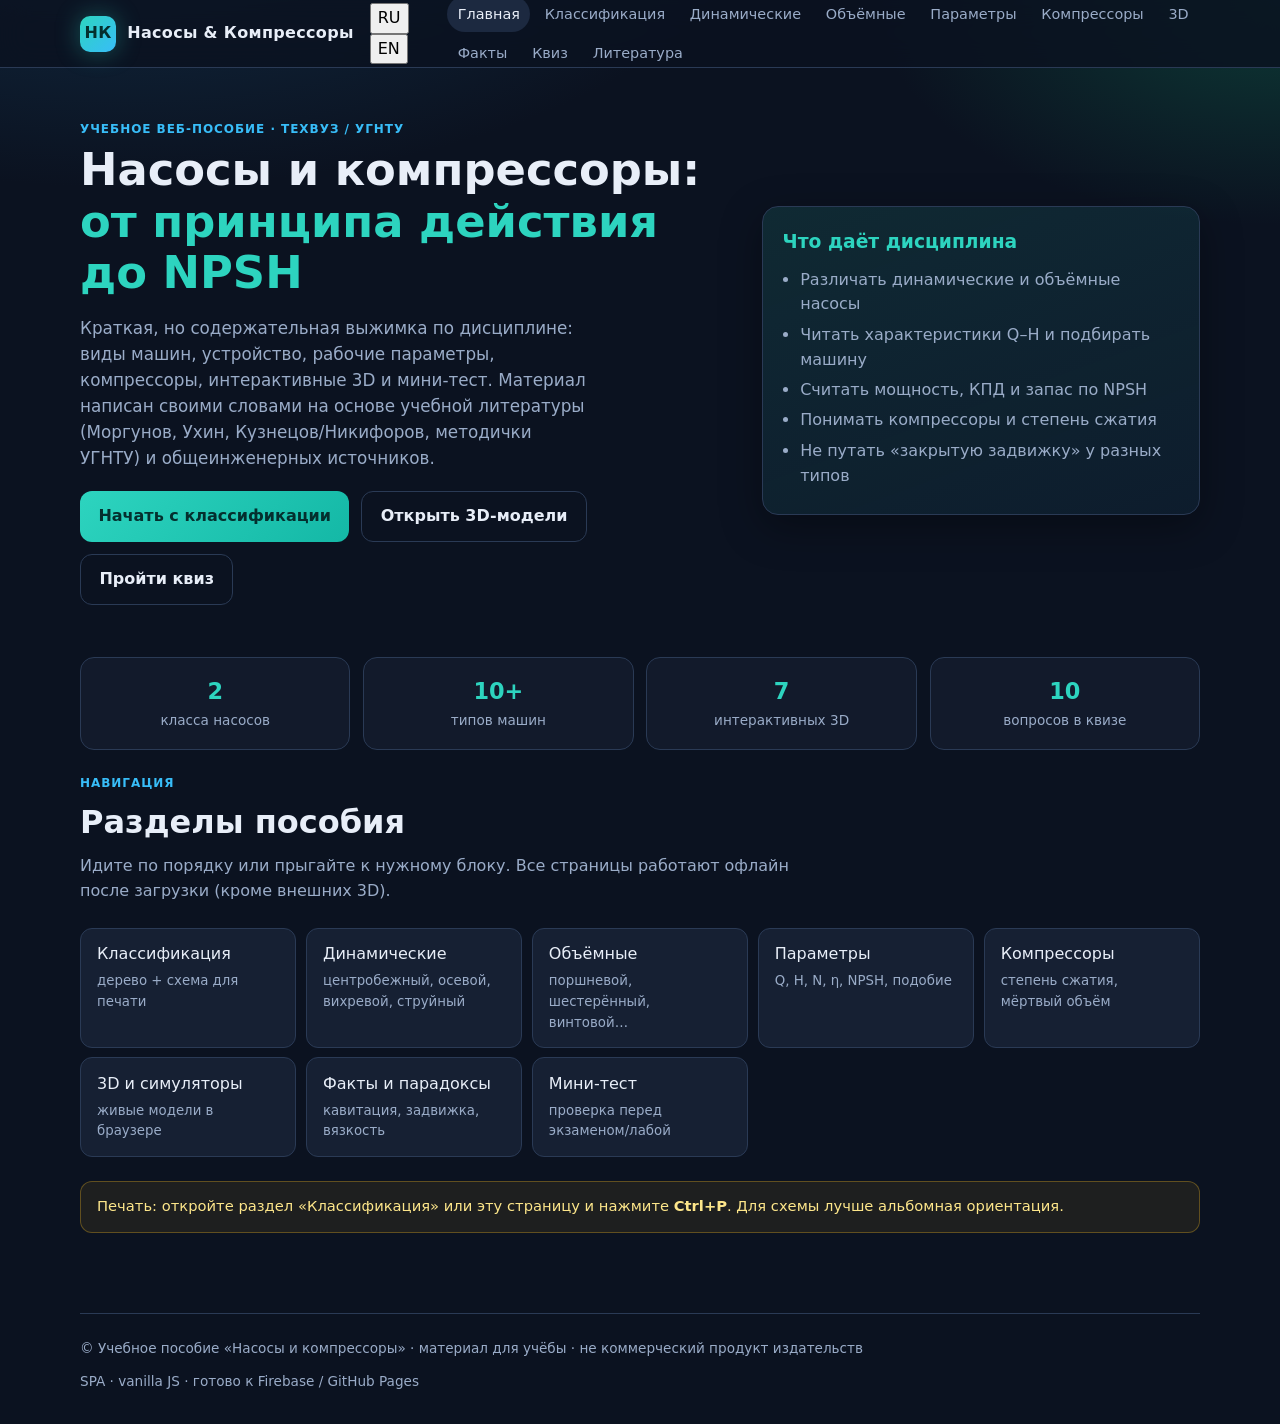
==== commit 9f55ee12: "Add RU/EN language switcher" ====
--- a/index.html
+++ b/index.html
@@ -1,514 +1,485 @@
 <!DOCTYPE html>
+
 <html lang="ru">
 <head>
-  <meta charset="UTF-8" />
-  <meta name="viewport" content="width=device-width, initial-scale=1" />
-  <meta name="description" content="Учебное пособие: насосы и компрессоры для студентов технических вузов (УГНТУ). Классификация, параметры, NPSH, 3D-модели, квиз." />
-  <title>Насосы и компрессоры — учебное пособие</title>
-  <link rel="stylesheet" href="css/styles.css" />
-  <link rel="icon" href="data:image/svg+xml,%3Csvg xmlns='http://www.w3.org/2000/svg' viewBox='0 0 64 64'%3E%3Crect rx='12' width='64' height='64' fill='%232dd4bf'/%3E%3Ctext x='32' y='42' text-anchor='middle' font-size='28' font-family='Arial' fill='%23042f2e'%3EНК%3C/text%3E%3C/svg%3E" />
+<meta charset="utf-8"/>
+<meta content="width=device-width, initial-scale=1" name="viewport"/>
+<meta data-i18n-content="meta.desc" content="Учебное пособие: насосы и компрессоры для студентов технических вузов (УГНТУ). Классификация, параметры, NPSH, 3D-модели, квиз." name="description"/>
+<title data-i18n="meta.title">Насосы и компрессоры — учебное пособие</title>
+<link href="css/styles.css" rel="stylesheet"/>
+<link href="data:image/svg+xml,%3Csvg xmlns='http://www.w3.org/2000/svg' viewBox='0 0 64 64'%3E%3Crect rx='12' width='64' height='64' fill='%232dd4bf'/%3E%3Ctext x='32' y='42' text-anchor='middle' font-size='28' font-family='Arial' fill='%23042f2e'%3EНК%3C/text%3E%3C/svg%3E" rel="icon"/>
 </head>
 <body>
-  <a class="skip" href="#main">К содержимому</a>
-  <header class="topnav" id="topnav">
-    <div class="topnav-inner">
-      <a class="brand" href="#/" aria-label="На главную">
-        <span class="brand-mark">НК</span>
-        <span>Насосы &amp; Компрессоры</span>
-      </a>
-      <button class="nav-toggle" id="navToggle" type="button" aria-label="Меню">☰</button>
-      <nav class="nav-links" id="navLinks">
-        <a href="#/" data-route="/">Главная</a>
-        <a href="#/classify" data-route="/classify">Классификация</a>
-        <a href="#/dynamic" data-route="/dynamic">Динамические</a>
-        <a href="#/volume" data-route="/volume">Объёмные</a>
-        <a href="#/params" data-route="/params">Параметры</a>
-        <a href="#/compressors" data-route="/compressors">Компрессоры</a>
-        <a href="#/3d" data-route="/3d">3D</a>
-        <a href="#/facts" data-route="/facts">Факты</a>
-        <a href="#/quiz" data-route="/quiz">Квиз</a>
-        <a href="#/literature" data-route="/literature">Литература</a>
-      </nav>
-    </div>
-  </header>
-
-  <main id="main">
-    <!-- HOME -->
-    <section class="page" id="page-home" data-page="/">
-      <div class="hero">
-        <div>
-          <div class="kicker">Учебное веб-пособие · техвуз / УГНТУ</div>
-          <h1>Насосы и компрессоры: <span>от принципа действия до NPSH</span></h1>
-          <p class="lead">Краткая, но содержательная выжимка по дисциплине: виды машин, устройство, рабочие параметры, компрессоры, интерактивные 3D и мини-тест. Материал написан своими словами на основе учебной литературы (Моргунов, Ухин, Кузнецов/Никифоров, методички УГНТУ) и общеинженерных источников.</p>
-          <div class="hero-actions">
-            <a class="btn btn-primary" href="#/classify">Начать с классификации</a>
-            <a class="btn btn-ghost" href="#/3d">Открыть 3D-модели</a>
-            <a class="btn btn-ghost" href="#/quiz">Пройти квиз</a>
-          </div>
-        </div>
-        <aside class="hero-card">
-          <h3>Что даёт дисциплина</h3>
-          <ul>
-            <li>Различать динамические и объёмные насосы</li>
-            <li>Читать характеристики Q–H и подбирать машину</li>
-            <li>Считать мощность, КПД и запас по NPSH</li>
-            <li>Понимать компрессоры и степень сжатия</li>
-            <li>Не путать «закрытую задвижку» у разных типов</li>
-          </ul>
-        </aside>
+<a class="skip" data-i18n="t001" href="#main">К содержимому</a>
+<header class="topnav" id="topnav">
+<div class="topnav-inner">
+<a aria-label="На главную" class="brand" data-i18n-aria-label="a307" href="#/">
+<span class="brand-mark" data-i18n="t002">НК</span>
+<span data-i18n="t003">Насосы &amp; Компрессоры</span>
+</a>
+<div aria-label="Язык сайта" class="lang-switch" data-i18n-aria-label="lang.label" role="group">
+        <button aria-pressed="true" class="lang-btn" data-lang="ru" lang="ru" title="Русский" type="button">RU</button>
+        <button aria-pressed="false" class="lang-btn" data-lang="en" lang="en" title="English" type="button">EN</button>
       </div>
-
-      <div class="stat-row">
-        <div class="stat"><strong>2</strong><span>класса насосов</span></div>
-        <div class="stat"><strong>10+</strong><span>типов машин</span></div>
-        <div class="stat"><strong>7</strong><span>интерактивных 3D</span></div>
-        <div class="stat"><strong>10</strong><span>вопросов в квизе</span></div>
+      <button aria-label="Меню" class="nav-toggle" data-i18n-aria-label="a308" id="navToggle" type="button">☰</button>
+<nav class="nav-links" id="navLinks">
+<a data-i18n="t004" data-route="/" href="#/">Главная</a>
+<a data-i18n="t005" data-route="/classify" href="#/classify">Классификация</a>
+<a data-i18n="t006" data-route="/dynamic" href="#/dynamic">Динамические</a>
+<a data-i18n="t007" data-route="/volume" href="#/volume">Объёмные</a>
+<a data-i18n="t008" data-route="/params" href="#/params">Параметры</a>
+<a data-i18n="t009" data-route="/compressors" href="#/compressors">Компрессоры</a>
+<a data-route="/3d" href="#/3d">3D</a>
+<a data-i18n="t010" data-route="/facts" href="#/facts">Факты</a>
+<a data-i18n="t011" data-route="/quiz" href="#/quiz">Квиз</a>
+<a data-i18n="t012" data-route="/literature" href="#/literature">Литература</a>
+</nav>
+</div>
+</header>
+<main id="main">
+<!-- HOME -->
+<section class="page" data-page="/" id="page-home">
+<div class="hero">
+<div>
+<div class="kicker" data-i18n="t013">Учебное веб-пособие · техвуз / УГНТУ</div>
+<h1 data-i18n="t014">Насосы и компрессоры: <span>от принципа действия до NPSH</span></h1>
+<p class="lead" data-i18n="t015">Краткая, но содержательная выжимка по дисциплине: виды машин, устройство, рабочие параметры, компрессоры, интерактивные 3D и мини-тест. Материал написан своими словами на основе учебной литературы (Моргунов, Ухин, Кузнецов/Никифоров, методички УГНТУ) и общеинженерных источников.</p>
+<div class="hero-actions">
+<a class="btn btn-primary" data-i18n="t016" href="#/classify">Начать с классификации</a>
+<a class="btn btn-ghost" data-i18n="t017" href="#/3d">Открыть 3D-модели</a>
+<a class="btn btn-ghost" data-i18n="t018" href="#/quiz">Пройти квиз</a>
+</div>
+</div>
+<aside class="hero-card">
+<h3 data-i18n="t019">Что даёт дисциплина</h3>
+<ul>
+<li data-i18n="t020">Различать динамические и объёмные насосы</li>
+<li data-i18n="t021">Читать характеристики Q–H и подбирать машину</li>
+<li data-i18n="t022">Считать мощность, КПД и запас по NPSH</li>
+<li data-i18n="t023">Понимать компрессоры и степень сжатия</li>
+<li data-i18n="t024">Не путать «закрытую задвижку» у разных типов</li>
+</ul>
+</aside>
+</div>
+<div class="stat-row">
+<div class="stat"><strong>2</strong><span data-i18n="t025">класса насосов</span></div>
+<div class="stat"><strong>10+</strong><span data-i18n="t026">типов машин</span></div>
+<div class="stat"><strong>7</strong><span data-i18n="t027">интерактивных 3D</span></div>
+<div class="stat"><strong>10</strong><span data-i18n="t028">вопросов в квизе</span></div>
+</div>
+<div class="section-head">
+<div class="kicker" data-i18n="t029">Навигация</div>
+<h2 data-i18n="t030">Разделы пособия</h2>
+<p data-i18n="t031">Идите по порядку или прыгайте к нужному блоку. Все страницы работают офлайн после загрузки (кроме внешних 3D).</p>
+</div>
+<div class="toc-mini">
+<a data-i18n="t032" href="#/classify">Классификация<small>дерево + схема для печати</small></a>
+<a data-i18n="t033" href="#/dynamic">Динамические<small>центробежный, осевой, вихревой, струйный</small></a>
+<a data-i18n="t034" href="#/volume">Объёмные<small>поршневой, шестерённый, винтовой…</small></a>
+<a data-i18n="t035" href="#/params">Параметры<small>Q, H, N, η, NPSH, подобие</small></a>
+<a data-i18n="t036" href="#/compressors">Компрессоры<small>степень сжатия, мёртвый объём</small></a>
+<a data-i18n="t037" href="#/3d">3D и симуляторы<small>живые модели в браузере</small></a>
+<a data-i18n="t038" href="#/facts">Факты и парадоксы<small>кавитация, задвижка, вязкость</small></a>
+<a data-i18n="t039" href="#/quiz">Мини-тест<small>проверка перед экзаменом/лабой</small></a>
+</div>
+<div class="note" data-i18n="t040">Печать: откройте раздел «Классификация» или эту страницу и нажмите <strong>Ctrl+P</strong>. Для схемы лучше альбомная ориентация.</div>
+</section>
+<!-- CLASSIFY -->
+<section class="page" data-page="/classify" id="page-classify">
+<div class="section-head">
+<div class="kicker" data-i18n="t041">Раздел 1</div>
+<h2 data-i18n="t042">Классификация насосов</h2>
+<p data-i18n="t043">Главный водораздел — по принципу действия: <strong>динамические</strong> (энергия потоку сообщается непрерывно лопастным аппаратом) и <strong>объёмные</strong> (жидкость вытесняется порциями фиксированного объёма).</p>
+</div>
+<div class="print-bar">
+<span data-i18n="t044">Схема для печати (SVG):</span>
+<button class="btn btn-primary btn-sm" data-i18n="t045" onclick="window.print()" type="button">Печать страницы</button>
+<a class="btn btn-ghost btn-sm" data-i18n="t046" href="assets/classification.svg" rel="noopener" target="_blank">Открыть SVG</a>
+<a class="btn btn-ghost btn-sm" data-i18n="t047" href="assets/devices.svg" rel="noopener" target="_blank">Схемы устройств</a>
+</div>
+<div class="scheme-wrap" id="print-scheme">
+<img alt="Классификация насосов — схема для печати" data-i18n-alt="a309" height="820" src="assets/classification.svg" width="1100"/>
+</div>
+<div class="tree" style="margin-top:1.25rem">
+<div class="tree-root" data-i18n="t048">НАСОСЫ → принцип действия</div>
+<div class="tree-branches">
+<div class="branch">
+<h3><span class="tag dyn" data-i18n="t049">Динамические</span></h3>
+<div class="branch-list" id="dynList">
+<div class="branch-item" data-detail="centrifugal"><strong data-i18n="t050">Центробежный</strong><span data-i18n="t051">самое массовое применение</span></div>
+<div class="branch-item" data-detail="axial"><strong data-i18n="t052">Осевой</strong><span data-i18n="t053">огромный расход, малый напор</span></div>
+<div class="branch-item" data-detail="vortex"><strong data-i18n="t054">Вихревой</strong><span data-i18n="t055">высокий напор при малом Q</span></div>
+<div class="branch-item" data-detail="jet"><strong data-i18n="t056">Струйный</strong><span data-i18n="t057">эжектор, без движущихся частей</span></div>
+</div>
+</div>
+<div class="branch">
+<h3><span class="tag vol" data-i18n="t058">Объёмные</span></h3>
+<div class="branch-list" id="volList">
+<div class="branch-item" data-detail="piston"><strong data-i18n="t059">Поршневой</strong><span data-i18n="t060">высокий перепад давления</span></div>
+<div class="branch-item" data-detail="gear"><strong data-i18n="t061">Шестерённый</strong><span data-i18n="t062">масло, нефть, гидравлика</span></div>
+<div class="branch-item" data-detail="screw"><strong data-i18n="t063">Винтовой</strong><span data-i18n="t064">вязкие и газожидкостные смеси</span></div>
+<div class="branch-item" data-detail="vane"><strong data-i18n="t065">Пластинчатый / мембранный</strong><span data-i18n="t066">гидропривод и химия</span></div>
+</div>
+</div>
+</div>
+<div class="detail-panel" data-i18n="t067" id="classDetail">Нажмите на тип насоса — появится краткая карточка. Подробности — в разделах «Динамические» и «Объёмные».</div>
+</div>
+<div class="grid grid-2" style="margin-top:1.25rem">
+<article class="card">
+<span class="tag dyn" data-i18n="t068">Ключ</span>
+<h3 data-i18n="t069">Динамические</h3>
+<p data-i18n="t070">Рабочий орган разгоняет жидкость. Напор и расход связаны характеристикой Q–H: при росте сопротивления сети расход падает. При полностью закрытой задвижке на нагнетании насос (если не перегреется) продолжает крутиться, расход ≈ 0, напор — максимальный (напор холостого хода).</p>
+</article>
+<article class="card">
+<span class="tag vol" data-i18n="t071">Ключ</span>
+<h3 data-i18n="t072">Объёмные</h3>
+<p data-i18n="t073">Каждый оборот (или ход) вытесняет почти постоянный объём. Давление на нагнетании растёт, пока его не ограничит предохранительный клапан или прочность. Полностью перекрывать нагнетание без байпаса/клапана — опасно.</p>
+</article>
+</div>
+<div class="section-head" style="margin-top:2rem">
+<h2 data-i18n="t074">Схемы устройств</h2>
+<p data-i18n="t075">Упрощённые разрезы трёх «классических» машин — удобно держать перед глазами на лабе.</p>
+</div>
+<div class="scheme-wrap dark-scheme">
+<img alt="Схемы поршневого, центробежного и шестерённого насосов" data-i18n-alt="a310" height="520" src="assets/devices.svg" width="1200"/>
+</div>
+</section>
+<!-- DYNAMIC -->
+<section class="page" data-page="/dynamic" id="page-dynamic">
+<div class="section-head">
+<div class="kicker" data-i18n="t076">Раздел 2</div>
+<h2 data-i18n="t077">Динамические насосы</h2>
+<p data-i18n="t078">Энергия от вала передаётся жидкости лопастями (или струёй рабочего агента). Подача плавная, конструкция часто проще в обслуживании, но нужен контроль кавитации и правильный подбор по сети.</p>
+</div>
+<div class="grid grid-2">
+<article class="card type-card">
+<span class="tag dyn" data-i18n="t079">Лопастной</span>
+<h3 data-i18n="t080">Центробежный насос</h3>
+<div class="meta"><span class="pill" data-i18n="t081">вода / НПЗ</span><span class="pill" data-i18n="t082">теплосети</span><span class="pill" data-i18n="t083">мультиступенчатый</span></div>
+<p data-i18n="t084">Жидкость входит в центр рабочего колеса (по оси), лопасти разгоняют её к периферии; в спиральном отводе кинетическая энергия частично превращается в давление. Многоступенчатые насосы ставят колёса последовательно для большого напора.</p>
+<div class="pros-cons">
+<div class="pros"><h4 data-i18n="t085">Плюсы</h4><ul><li data-i18n="t086">равномерная подача</li><li data-i18n="t087">высокий КПД на воде</li><li data-i18n="t088">компактность при большом Q</li></ul></div>
+<div class="cons"><h4 data-i18n="t089">Минусы</h4><ul><li data-i18n="t090">плохой самозасос (часто нужна заливка)</li><li data-i18n="t091">падение КПД на вязких жидкостях</li><li data-i18n="t092">чувствителен к NPSH</li></ul></div>
+</div>
+</article>
+<article class="card type-card">
+<span class="tag dyn" data-i18n="t093">Лопастной</span>
+<h3 data-i18n="t094">Осевой (пропеллерный)</h3>
+<div class="meta"><span class="pill" data-i18n="t095">каналы</span><span class="pill" data-i18n="t096">циркуляция</span><span class="pill" data-i18n="t097">большой Q</span></div>
+<p data-i18n="t098">Поток идёт вдоль оси вала, как у гребного винта. Даёт огромный расход при сравнительно малом напоре. Часто применяют на перекачке между резервуарами, в системах охлаждения, на насосных станциях каналов.</p>
+<div class="pros-cons">
+<div class="pros"><h4 data-i18n="t099">Плюсы</h4><ul><li data-i18n="t100">очень большой расход</li><li data-i18n="t101">компактный тракт</li><li data-i18n="t102">регулировка углом лопастей</li></ul></div>
+<div class="cons"><h4 data-i18n="t103">Минусы</h4><ul><li data-i18n="t104">малый напор</li><li data-i18n="t105">узкий оптимальный режим</li><li data-i18n="t106">риск кавитации на входе</li></ul></div>
+</div>
+</article>
+<article class="card type-card">
+<span class="tag dyn" data-i18n="t107">Лопастной</span>
+<h3 data-i18n="t108">Вихревой (периферийный)</h3>
+<div class="meta"><span class="pill" data-i18n="t109">малый Q</span><span class="pill" data-i18n="t110">высокий H</span><span class="pill" data-i18n="t111">самозасос</span></div>
+<p data-i18n="t112">Жидкость многократно обменивается энергией с лопатками в боковом канале — напор заметно выше, чем у центробежного того же размера, но КПД ниже. Удобен для чистых маловязких жидкостей и как насос с хорошим самозасасыванием.</p>
+<div class="pros-cons">
+<div class="pros"><h4 data-i18n="t113">Плюсы</h4><ul><li data-i18n="t114">высокий напор</li><li data-i18n="t115">часто самозасасывающий</li><li data-i18n="t116">простая конструкция</li></ul></div>
+<div class="cons"><h4 data-i18n="t117">Минусы</h4><ul><li data-i18n="t118">низкий КПД</li><li data-i18n="t119">боится абразива</li><li data-i18n="t120">малый расход</li></ul></div>
+</div>
+</article>
+<article class="card type-card">
+<span class="tag dyn" data-i18n="t121">Струйный</span>
+<h3 data-i18n="t122">Струйный насос (эжектор)</h3>
+<div class="meta"><span class="pill" data-i18n="t123">без движущихся частей</span><span class="pill" data-i18n="t124">скважины</span><span class="pill" data-i18n="t125">смешение</span></div>
+<p data-i18n="t126">Рабочая струя (вода, пар, газ) через сопло создаёт разрежение и подсасывает перекачиваемую среду; в камере смешения импульс передаётся потоку. Надёжен там, где нельзя ставить механику, но термодинамический КПД обычно невелик.</p>
+<div class="pros-cons">
+<div class="pros"><h4 data-i18n="t127">Плюсы</h4><ul><li data-i18n="t128">нет трущихся пар</li><li data-i18n="t129">работает с газожидкостью</li><li data-i18n="t130">простота и долговечность</li></ul></div>
+<div class="cons"><h4 data-i18n="t131">Минусы</h4><ul><li data-i18n="t132">низкий КПД</li><li data-i18n="t133">нужен источник рабочей струи</li><li data-i18n="t134">шум / эрозия сопла</li></ul></div>
+</div>
+</article>
+</div>
+<div class="note" data-i18n="t135" style="margin-top:1rem">Практика: центробежный насос обычно пускают при <strong>закрытой</strong> (или почти закрытой) задвижке на нагнетании — чтобы снизить пусковой момент и не «улететь» по характеристике двигателя. После выхода на обороты задвижку открывают. Уточняйте по паспорту конкретной машины.</div>
+</section>
+<!-- VOLUME -->
+<section class="page" data-page="/volume" id="page-volume">
+<div class="section-head">
+<div class="kicker" data-i18n="t136">Раздел 3</div>
+<h2 data-i18n="t137">Объёмные насосы</h2>
+<p data-i18n="t138">Подача определяется геометрическим объёмом камеры и частотой циклов. Подходят для высокого давления, вязких сред и точного дозирования. Обязателен предохранительный тракт.</p>
+</div>
+<div class="grid grid-2">
+<article class="card type-card">
+<span class="tag vol" data-i18n="t139">Возвратно-поступательный</span>
+<h3 data-i18n="t140">Поршневой / плунжерный</h3>
+<p data-i18n="t141">Поршень (или плунжер) изменяет объём цилиндра; клапаны всасывания и нагнетания открываются по перепаду давления. Плунжерные насосы дают очень высокие давления (гидроочистка, закачка реагентов). Подача пульсирующая — ставят демпферы.</p>
+<div class="pros-cons">
+<div class="pros"><h4 data-i18n="t142">Плюсы</h4><ul><li data-i18n="t143">высокий напор/давление</li><li data-i18n="t144">хороший КПД</li><li data-i18n="t145">работа с умеренной вязкостью</li></ul></div>
+<div class="cons"><h4 data-i18n="t146">Минусы</h4><ul><li data-i18n="t147">пульсации</li><li data-i18n="t148">клапаны и уплотнения</li><li data-i18n="t149">габариты / масса</li></ul></div>
+</div>
+</article>
+<article class="card type-card">
+<span class="tag vol" data-i18n="t150">Роторный</span>
+<h3 data-i18n="t151">Шестерённый</h3>
+<p data-i18n="t152">Две шестерни переносят жидкость во впадинах зубьев от всасывания к нагнетанию. Классика маслосистем, топливных и нефтяных перекачек малой/средней производительности. Жёсткие требования к чистоте и зазорам.</p>
+<div class="pros-cons">
+<div class="pros"><h4 data-i18n="t153">Плюсы</h4><ul><li data-i18n="t154">компактность</li><li data-i18n="t155">самозасос</li><li data-i18n="t156">простая механика</li></ul></div>
+<div class="cons"><h4 data-i18n="t157">Минусы</h4><ul><li data-i18n="t158">шум</li><li data-i18n="t159">износ при абразиве</li><li data-i18n="t160">утечки через зазоры</li></ul></div>
+</div>
+</article>
+<article class="card type-card">
+<span class="tag vol" data-i18n="t161">Роторный</span>
+<h3 data-i18n="t162">Винтовой</h3>
+<p data-i18n="t163">Один или несколько винтов образуют замкнутые полости, движущиеся вдоль оси. Отлично тянет вязкие нефти, эмульсии, иногда газожидкостные смеси. Подача относительно равномерная.</p>
+<div class="pros-cons">
+<div class="pros"><h4 data-i18n="t164">Плюсы</h4><ul><li data-i18n="t165">вязкие среды</li><li data-i18n="t166">малые пульсации</li><li data-i18n="t167">высокий КПД на нефти</li></ul></div>
+<div class="cons"><h4 data-i18n="t168">Минусы</h4><ul><li data-i18n="t169">цена / точность изготовления</li><li data-i18n="t170">чувствительность к сухому ходу</li><li data-i18n="t171">ремонт сложнее</li></ul></div>
+</div>
+</article>
+<article class="card type-card">
+<span class="tag vol" data-i18n="t172">Роторный / мембранный</span>
+<h3 data-i18n="t173">Пластинчатый и мембранный</h3>
+<p data-i18n="t174"><strong>Пластинчатый (шиберный)</strong> — пластины в роторе образуют камеры переменного объёма; часто в гидроприводе. <strong>Мембранный</strong> — диафрагма отделяет привод от жидкости: идеален для агрессивной химии и дозирования без утечек через уплотнение штока.</p>
+<div class="pros-cons">
+<div class="pros"><h4 data-i18n="t175">Плюсы</h4><ul><li data-i18n="t176">герметичность (мембрана)</li><li data-i18n="t177">дозирование</li><li data-i18n="t178">работа с химией</li></ul></div>
+<div class="cons"><h4 data-i18n="t179">Минусы</h4><ul><li data-i18n="t180">ресурс мембраны</li><li data-i18n="t181">ограничение по давлению/температуре</li><li data-i18n="t182">пластинчатые боятся грязи</li></ul></div>
+</div>
+</article>
+</div>
+</section>
+<!-- PARAMS -->
+<section class="page" data-page="/params" id="page-params">
+<div class="section-head">
+<div class="kicker" data-i18n="t183">Раздел 4</div>
+<h2 data-i18n="t184">Основные параметры и формулы</h2>
+<p data-i18n="t185">Без этих величин нельзя ни подобрать насос, ни защитить его от кавитации. Ниже — рабочие определения «для конспекта», а не дословные цитаты учебников.</p>
+</div>
+<div class="table-wrap">
+<table>
+<thead><tr><th data-i18n="t186">Параметр</th><th data-i18n="t187">Обозначение</th><th data-i18n="t188">Смысл</th><th data-i18n="t189">Типичные единицы</th></tr></thead>
+<tbody>
+<tr><td data-i18n="t190">Подача (расход)</td><td>Q</td><td data-i18n="t191">объём жидкости в единицу времени</td><td data-i18n="t192">м³/с, м³/ч, л/с</td></tr>
+<tr><td data-i18n="t193">Напор</td><td>H</td><td data-i18n="t194">энергия, сообщаемая 1 Н жидкости, в метрах столба</td><td data-i18n="t195">м</td></tr>
+<tr><td data-i18n="t196">Давление</td><td>p / Δp</td><td data-i18n="t197">часто удобнее напора: Δp = ρgH</td><td data-i18n="t198">Па, бар, МПа</td></tr>
+<tr><td data-i18n="t199">Мощность</td><td>N</td><td data-i18n="t200">потребляемая / полезная</td><td data-i18n="t201">Вт, кВт</td></tr>
+<tr><td data-i18n="t202">КПД</td><td>η</td><td data-i18n="t203">N_пол / N_подвед</td><td data-i18n="t204">— (0…1) или %</td></tr>
+<tr><td data-i18n="t205">Частота вращения</td><td>n</td><td data-i18n="t206">обороты ротора</td><td data-i18n="t207">об/мин, с⁻¹</td></tr>
+<tr><td>NPSH</td><td>NPSH<sub>r</sub> / NPSH<sub>a</sub></td><td data-i18n="t208">запас над давлением насыщенных паров</td><td data-i18n="t209">м</td></tr>
+</tbody>
+</table>
+</div>
+<div class="formula-box"><div class="label" data-i18n="t210">Полезная мощность насоса</div>N<sub data-i18n="t211">пол</sub> = ρ · g · Q · H   →   N<sub data-i18n="t212">подвед</sub> = N<sub data-i18n="t213">пол</sub> / η</div>
+<div class="formula-box"><div class="label" data-i18n="t214">Связь напора и перепада давления</div>H = Δp / (ρ · g)</div>
+<div class="formula-box" data-i18n="t215"><div class="label">Условие без кавитации</div>NPSH<sub>a</sub> ≥ NPSH<sub>r</sub> + запас (часто +0,5…1 м и более по нормам)</div>
+<div class="grid grid-2" style="margin-top:1rem">
+<article class="card">
+<h3 data-i18n="t216">NPSH простыми словами</h3>
+<p data-i18n="t217"><strong>NPSH<sub>a</sub></strong> (available) — сколько «запаса давления» реально есть на входе с учётом уровня жидкости, потерь во всасывающей линии и давления паров.<br/><br/>
+<strong>NPSH<sub>r</sub></strong> (required) — сколько запаса требует сам насос (из каталога/испытаний), чтобы не кавитировать на данном режиме.<br/><br/>
+          Если запас мал — пузырьки пара схлопываются у колеса, падает напор, растёт шум, разрушаются лопасти.</p>
+</article>
+<article class="card">
+<h3 data-i18n="t218">Законы подобия (лопастные)</h3>
+<p data-i18n="t219">При изменении частоты вращения <em>n</em> у геометрически подобного режима (приближённо):</p>
+<div class="formula-box">Q₂/Q₁ = n₂/n₁<br/>H₂/H₁ = (n₂/n₁)²<br/>N₂/N₁ = (n₂/n₁)³</div>
+<p data-i18n="t220">Отсюда: чуть подняли обороты — мощность растёт кубически. Для диаметра колеса D есть аналогичные соотношения с D, D², D³/D⁵ — смотрите в курсе теории лопастных машин.</p>
+</article>
+</div>
+<div class="card" style="margin-top:1rem">
+<h3 data-i18n="t221">Характеристика Q–H и рабочая точка</h3>
+<p data-i18n="t222">Сеть (трубопровод + высота подъёма + местные сопротивления) имеет свою кривую H<sub>сети</sub>(Q). Пересечение с характеристикой насоса H<sub>нас</sub>(Q) — <strong>рабочая точка</strong>. Регулирование: задвижка (меняется сеть), частотный преобразователь (меняется характеристика насоса), смена диаметра колеса, параллельная/последовательная работа агрегатов.</p>
+</div>
+</section>
+<!-- COMPRESSORS -->
+<section class="page" data-page="/compressors" id="page-compressors">
+<div class="section-head">
+<div class="kicker" data-i18n="t223">Раздел 5</div>
+<h2 data-i18n="t224">Компрессоры</h2>
+<p data-i18n="t225">Компрессор повышает давление газа. В отличие от насоса, плотность заметно меняется, важны температура, степень сжатия и охлаждение.</p>
+</div>
+<div class="grid grid-2">
+<article class="card">
+<span class="tag comp" data-i18n="t226">Объёмный</span>
+<h3 data-i18n="t227">Поршневой компрессор</h3>
+<p data-i18n="t228">Классика мобильных и стационарных станций. Степень сжатия одной ступени ограничена температурой конца сжатия и объёмом вредного пространства. Многоступенчатое сжатие с охлаждением между ступенями снижает работу.</p>
+</article>
+<article class="card">
+<span class="tag comp" data-i18n="t229">Объёмный</span>
+<h3 data-i18n="t230">Винтовой компрессор</h3>
+<p data-i18n="t231">Два ротора образуют камеры, объём которых уменьшается вдоль оси. Равномерная подача, хорош для средних расходов. Бывает маслозаполненный и сухой.</p>
+</article>
+<article class="card">
+<span class="tag comp" data-i18n="t232">Динамический</span>
+<h3 data-i18n="t233">Центробежный компрессор</h3>
+<p data-i18n="t234">Как центробежный насос, но для газа: колесо + диффузор. Высокие обороты, большие расходы, применяется в ГТУ, ХТП, магистральном транспорте газа (часто многоступенчато).</p>
+</article>
+<article class="card">
+<span class="tag comp" data-i18n="t235">Динамический</span>
+<h3 data-i18n="t236">Осевой компрессор</h3>
+<p data-i18n="t237">Ступени «ротор–статор» вдоль оси. Очень большие расходы при умеренной степени сжатия на ступень — основа авиационных двигателей и крупных установок.</p>
+</article>
+</div>
+<div class="formula-box" style="margin-top:1rem"><div class="label" data-i18n="t238">Степень сжатия</div>ε = p<sub data-i18n="t239">нагн</sub> / p<sub data-i18n="t240">вс</sub></div>
+<div class="grid grid-2">
+<article class="card">
+<h3 data-i18n="t241">Мёртвый (вредный) объём</h3>
+<p data-i18n="t242">Объём в цилиндре поршневого компрессора, который остаётся в конце нагнетания. Расширение оставшегося газа при обратном ходе уменьшает объём свежего всасывания → падает производительность и объёмный КПД. Чем больше вредное пространство и степень сжатия, тем сильнее эффект.</p>
+</article>
+<article class="card">
+<h3 data-i18n="t243">Что помнить на экзамене</h3>
+<p data-i18n="t244">1) Газ сжимаем — охлаждение важно.<br/>2) ε лимитирует температура и прочность.<br/>3) Для высоких ε — несколько ступеней.<br/>4) Производительность поршневого зависит от вредного пространства.<br/>5) Динамические компрессоры чувствительны к режиму (помпаж!).</p>
+</article>
+</div>
+</section>
+<!-- 3D -->
+<section class="page" data-page="/3d" id="page-3d">
+<div class="section-head">
+<div class="kicker" data-i18n="t245">Раздел 6</div>
+<h2 data-i18n="t246">3D-модели и симуляторы</h2>
+<p data-i18n="t247">Интерактивные модели открывайте в новой вкладке (часть сайтов блокирует iframe). Крутите, разбирайте потоки, сопоставляйте с конспектом.</p>
+</div>
+<div class="note" data-i18n="t248">Если встроенный просмотр пустой — это ограничение X-Frame-Options у внешнего сайта. Кнопка «Открыть» всегда работает.</div>
+<div class="grid grid-2" id="labsGrid">
+<!-- filled / static cards below -->
+<article class="card lab-card">
+<div class="preview">🌀 Centrifugal Pump 3D</div>
+<h3 data-i18n="t249">Центробежный насос — HowItWorks</h3>
+<p data-i18n="t250">Интерактивный разрез: колесо, поток, корпус.</p>
+<div class="lab-actions">
+<a class="btn btn-primary btn-sm" data-i18n="t251" href="https://harifed.github.io/howitworks/3d/centrifugal-pump.html" rel="noopener" target="_blank">Открыть</a>
+<button class="btn btn-ghost btn-sm" data-embed="https://harifed.github.io/howitworks/3d/centrifugal-pump.html" data-i18n="t252" type="button">Попробовать iframe</button>
+</div>
+</article>
+<article class="card lab-card">
+<div class="preview">⚙️ Gear Pump 3D</div>
+<h3 data-i18n="t253">Шестерённый насос — HowItWorks</h3>
+<p data-i18n="t254">Две шестерни и перенос жидкости во впадинах.</p>
+<div class="lab-actions">
+<a class="btn btn-primary btn-sm" data-i18n="t255" href="https://harifed.github.io/howitworks/3d/gear-pump.html" rel="noopener" target="_blank">Открыть</a>
+<button class="btn btn-ghost btn-sm" data-embed="https://harifed.github.io/howitworks/3d/gear-pump.html" data-i18n="t256" type="button">Попробовать iframe</button>
+</div>
+</article>
+<article class="card lab-card">
+<div class="preview">🛢️ Alberta Oil Atlas</div>
+<h3>Centrifugal Pump Atlas</h3>
+<p data-i18n="t257">Учебный 3D-атлас центробежного насоса.</p>
+<div class="lab-actions">
+<a class="btn btn-primary btn-sm" data-i18n="t258" href="https://albertaoil.ca/atlas/centrifugal-pump/" rel="noopener" target="_blank">Открыть</a>
+</div>
+</article>
+<article class="card lab-card">
+<div class="preview">🔧 Reciprocating Compressor</div>
+<h3 data-i18n="t259">Поршневой компрессор — Atlas</h3>
+<p data-i18n="t260">Разбор устройства поршневого компрессора.</p>
+<div class="lab-actions">
+<a class="btn btn-primary btn-sm" data-i18n="t261" href="https://albertaoil.ca/atlas/reciprocating-compressor/" rel="noopener" target="_blank">Открыть</a>
+</div>
+</article>
+<article class="card lab-card">
+<div class="preview">🧪 Engineers Universe</div>
+<h3 data-i18n="t262">Симулятор центробежного насоса</h3>
+<p data-i18n="t263">Лабораторный сценарий: режимы работы насоса.</p>
+<div class="lab-actions">
+<a class="btn btn-primary btn-sm" data-i18n="t264" href="https://engineersuniverse.com/labs/engineering/pumps-fluid/centrifugal-pump-operation" rel="noopener" target="_blank">Открыть</a>
+</div>
+</article>
+<article class="card lab-card">
+<div class="preview">❄️ HVAC Compressor</div>
+<h3 data-i18n="t265">Симулятор компрессора</h3>
+<p data-i18n="t266">Операции компрессора в учебном HVAC-лабе.</p>
+<div class="lab-actions">
+<a class="btn btn-primary btn-sm" data-i18n="t267" href="https://engineersuniverse.com/labs/engineering/hvac/compressor-operation" rel="noopener" target="_blank">Открыть</a>
+</div>
+</article>
+<article class="card lab-card">
+<div class="preview">📐 EngX3D Atlas</div>
+<h3 data-i18n="t268">Каталог 3D EngX3D</h3>
+<p data-i18n="t269">Подборка инженерных 3D-атласов и разрезов.</p>
+<div class="lab-actions">
+<a class="btn btn-primary btn-sm" data-i18n="t270" href="https://engx3d.com/atlas" rel="noopener" target="_blank">Открыть</a>
+</div>
+</article>
+</div>
+<div class="iframe-wrap" hidden="" id="embedBox">
+<iframe data-i18n-title="a311" id="embedFrame" loading="lazy" referrerpolicy="no-referrer" title="Встроенная 3D-модель"></iframe>
+</div>
+</section>
+<!-- FACTS -->
+<section class="page" data-page="/facts" id="page-facts">
+<div class="section-head">
+<div class="kicker" data-i18n="t271">Раздел 7</div>
+<h2 data-i18n="t272">Интересные факты и логические парадоксы</h2>
+<p data-i18n="t273">То, что чаще всего «ломает мозг» на семинарах — и помогает запомнить предмет.</p>
+</div>
+<div class="paradox">
+<div class="title" data-i18n="t274">Парадокс закрытой задвижки</div>
+<p data-i18n="t275">У <strong>центробежного</strong> насоса закрытая задвижка на нагнетании — штатный (осторожный) пусковой приём: расход мал, мощность часто даже меньше, чем в рабочей точке. У <strong>объёмного</strong> насоса та же ситуация — путь к разрыву корпуса или срабатыванию предохранительного клапана. Один жест — два мира физики.</p>
+</div>
+<div class="fact">
+<h3 data-i18n="t276">Кавитация — «кипение без плиты»</h3>
+<p data-i18n="t277">Давление на входе падает ниже давления насыщенных паров — жидкость вскипает локально. Пузырьки схлопываются в зоне высокого давления и долбят металл микроударами. Насос «хрипит», напор проседает, колесо покрывается оспинами.</p>
+</div>
+<div class="paradox">
+<div class="title" data-i18n="t278">Парадокс вязкости</div>
+<p data-i18n="t279">Кажется, что «чем гуще — тем насосу тяжелее» всегда. Для центробежного — да, резко падают Q, H и η. Для шестерённого/винтового вязкая нефть — родная среда: утечки через зазоры меньше, объёмный КПД может вырасти. Густота враг одним и союзник другим.</p>
+</div>
+<div class="fact">
+<h3 data-i18n="t280">Мёртвый объём компрессора</h3>
+<p data-i18n="t281">Чем выше степень сжатия, тем сильнее вредное пространство «съедает» производительность: оставшийся газ расширяется и не пускает свежую порцию. Поэтому высокие давления делают ступенями, а не «одним ударом».</p>
+</div>
+<div class="paradox">
+<div class="title" data-i18n="t282">Парадокс «больше обороты — в три раза больше мощность»</div>
+<p data-i18n="t283">По законам подобия N ~ n³. Разгон с 1500 до 3000 об/мин (×2) требует порядка ×8 мощности на валу (в идеализированной модели). Частотник — не «бесплатная крутилка», а смена всей энергетики машины и сети.</p>
+</div>
+<div class="fact">
+<h3 data-i18n="t284">Напор — не «высота трубы»</h3>
+<p data-i18n="t285">H измеряется в метрах, но это удельная энергия. Напор 50 м на воде ≈ 5 бар, а на ртути тот же напор даст совсем другое давление, потому что ρ другая. Всегда держите в уме ρgH.</p>
+</div>
+<div class="paradox">
+<div class="title" data-i18n="t286">Парадокс параллельных насосов</div>
+<p data-i18n="t287">«Поставим два одинаковых — получим двойной расход». Только если сеть «плоская» (мало сопротивления). На крутой сети прирост Q скромный: оба насоса упираются в одну и ту же высокую H<sub>сети</sub>. Без расчёта характеристики станции сюрприз гарантирован.</p>
+</div>
+<div class="fact">
+<h3 data-i18n="t288">Помпаж компрессора</h3>
+<p data-i18n="t289">У динамических компрессоров есть зона неустойчивости: расход слишком мал — поток срывается, давление «дышит», машина бьёт по подшипникам. Антипомпажная защита — не бюрократия, а выживание агрегата.</p>
+</div>
+</section>
+<!-- QUIZ -->
+<section class="page" data-page="/quiz" id="page-quiz">
+<div class="section-head">
+<div class="kicker" data-i18n="t290">Раздел 8</div>
+<h2 data-i18n="t291">Мини-тест</h2>
+<p data-i18n="t292">10 вопросов. После «Проверить» увидите результат и подсветку ответов.</p>
+</div>
+<form id="quizForm"></form>
+<div style="display:flex;gap:.75rem;flex-wrap:wrap;margin-top:1rem">
+<button class="btn btn-primary" data-i18n="t293" form="quizForm" type="submit">Проверить</button>
+<button class="btn btn-ghost" data-i18n="t294" id="quizReset" type="button">Сбросить</button>
+</div>
+<div class="quiz-result" id="quizResult">
+<div class="quiz-score" id="quizScore">0/10</div>
+<p id="quizMsg"></p>
+</div>
+</section>
+<!-- LITERATURE -->
+<section class="page" data-page="/literature" id="page-literature">
+<div class="section-head">
+<div class="kicker" data-i18n="t295">Раздел 9</div>
+<h2 data-i18n="t296">Литература и как искать</h2>
+<p data-i18n="t297">Список ориентирован на программу УГНТУ. Текст сайта — учебный парафраз, не замена первоисточникам.</p>
+</div>
+<ul class="lit-list">
+<li data-i18n="t298"><strong>Моргунов К. П.</strong> Насосы и насосные станции : учебное пособие. — СПб. : Лань, 2019. — 308 с.<span>База по насосам и станциям; удобно брать через ЭБС «Лань».</span></li>
+<li data-i18n="t299"><strong>Ухин Б. В.</strong> Гидравлические машины. Насосы, вентиляторы, компрессоры и гидропривод. — М. : ФОРУМ : ИНФРА-М, 2018. — 320 с.<span>Широкий охват гидромашин, включая компрессоры и гидропривод.</span></li>
+<li data-i18n="t300"><strong>Кузнецов Ю. В., Никифоров А. Г.</strong> Насосы, вентиляторы, компрессоры. — СПб. : Лань, 2020. — 304 с.<span>Компактный курс по трём классам машин.</span></li>
+<li data-i18n="t301"><strong>Миннивалеев Т. Н. (сост.)</strong> Насосы и компрессоры : учебно-методическое пособие… — Уфа : УГНТУ, 2024.<span>Локальное издание: лабораторные и самостоятельные работы. Ищите на okt.rusoil.net.</span></li>
+<li data-i18n="t302"><strong>Гаррис Н. А., Годовский Д. А. (сост.)</strong> УМП к курсовой работе «Насосы и компрессоры». — Уфа : УГНТУ, 2008.<span>Требования к курсовой, схемы, оформление.</span></li>
+<li data-i18n="t303"><strong>Дополнительно:</strong> Черкасский В. М. «Насосы, вентиляторы, компрессоры» (Энергоатомиздат, 1984); Никищенко С. Л. «Нефтегазопромысловое оборудование» (Ин-Фолио, 2008).<span>Для углубления и нефтегазового уклона.</span></li>
+</ul>
+<div class="note" data-i18n="t304" style="margin-top:1.25rem">
+<strong>Где брать электронно:</strong> ЭБС «Лань», портал okt.rusoil.net (ресурсы УГНТУ), biti.mephi.ru и вузовские подписки. Для курсовой начинайте с методички УГНТУ — там критерии оформления и расчётные схемы.
       </div>
-
-      <div class="section-head">
-        <div class="kicker">Навигация</div>
-        <h2>Разделы пособия</h2>
-        <p>Идите по порядку или прыгайте к нужному блоку. Все страницы работают офлайн после загрузки (кроме внешних 3D).</p>
-      </div>
-      <div class="toc-mini">
-        <a href="#/classify">Классификация<small>дерево + схема для печати</small></a>
-        <a href="#/dynamic">Динамические<small>центробежный, осевой, вихревой, струйный</small></a>
-        <a href="#/volume">Объёмные<small>поршневой, шестерённый, винтовой…</small></a>
-        <a href="#/params">Параметры<small>Q, H, N, η, NPSH, подобие</small></a>
-        <a href="#/compressors">Компрессоры<small>степень сжатия, мёртвый объём</small></a>
-        <a href="#/3d">3D и симуляторы<small>живые модели в браузере</small></a>
-        <a href="#/facts">Факты и парадоксы<small>кавитация, задвижка, вязкость</small></a>
-        <a href="#/quiz">Мини-тест<small>проверка перед экзаменом/лабой</small></a>
-      </div>
-
-      <div class="note">Печать: откройте раздел «Классификация» или эту страницу и нажмите <strong>Ctrl+P</strong>. Для схемы лучше альбомная ориентация.</div>
-    </section>
-
-    <!-- CLASSIFY -->
-    <section class="page" id="page-classify" data-page="/classify">
-      <div class="section-head">
-        <div class="kicker">Раздел 1</div>
-        <h2>Классификация насосов</h2>
-        <p>Главный водораздел — по принципу действия: <strong>динамические</strong> (энергия потоку сообщается непрерывно лопастным аппаратом) и <strong>объёмные</strong> (жидкость вытесняется порциями фиксированного объёма).</p>
-      </div>
-
-      <div class="print-bar">
-        <span>Схема для печати (SVG):</span>
-        <button class="btn btn-primary btn-sm" type="button" onclick="window.print()">Печать страницы</button>
-        <a class="btn btn-ghost btn-sm" href="assets/classification.svg" target="_blank" rel="noopener">Открыть SVG</a>
-        <a class="btn btn-ghost btn-sm" href="assets/devices.svg" target="_blank" rel="noopener">Схемы устройств</a>
-      </div>
-
-      <div class="scheme-wrap" id="print-scheme">
-        <img src="assets/classification.svg" alt="Классификация насосов — схема для печати" width="1100" height="820" />
-      </div>
-
-      <div class="tree" style="margin-top:1.25rem">
-        <div class="tree-root">НАСОСЫ → принцип действия</div>
-        <div class="tree-branches">
-          <div class="branch">
-            <h3><span class="tag dyn">Динамические</span></h3>
-            <div class="branch-list" id="dynList">
-              <div class="branch-item" data-detail="centrifugal"><strong>Центробежный</strong><span>самое массовое применение</span></div>
-              <div class="branch-item" data-detail="axial"><strong>Осевой</strong><span>огромный расход, малый напор</span></div>
-              <div class="branch-item" data-detail="vortex"><strong>Вихревой</strong><span>высокий напор при малом Q</span></div>
-              <div class="branch-item" data-detail="jet"><strong>Струйный</strong><span>эжектор, без движущихся частей</span></div>
-            </div>
-          </div>
-          <div class="branch">
-            <h3><span class="tag vol">Объёмные</span></h3>
-            <div class="branch-list" id="volList">
-              <div class="branch-item" data-detail="piston"><strong>Поршневой</strong><span>высокий перепад давления</span></div>
-              <div class="branch-item" data-detail="gear"><strong>Шестерённый</strong><span>масло, нефть, гидравлика</span></div>
-              <div class="branch-item" data-detail="screw"><strong>Винтовой</strong><span>вязкие и газожидкостные смеси</span></div>
-              <div class="branch-item" data-detail="vane"><strong>Пластинчатый / мембранный</strong><span>гидропривод и химия</span></div>
-            </div>
-          </div>
-        </div>
-        <div class="detail-panel" id="classDetail">Нажмите на тип насоса — появится краткая карточка. Подробности — в разделах «Динамические» и «Объёмные».</div>
-      </div>
-
-      <div class="grid grid-2" style="margin-top:1.25rem">
-        <article class="card">
-          <span class="tag dyn">Ключ</span>
-          <h3>Динамические</h3>
-          <p>Рабочий орган разгоняет жидкость. Напор и расход связаны характеристикой Q–H: при росте сопротивления сети расход падает. При полностью закрытой задвижке на нагнетании насос (если не перегреется) продолжает крутиться, расход ≈ 0, напор — максимальный (напор холостого хода).</p>
-        </article>
-        <article class="card">
-          <span class="tag vol">Ключ</span>
-          <h3>Объёмные</h3>
-          <p>Каждый оборот (или ход) вытесняет почти постоянный объём. Давление на нагнетании растёт, пока его не ограничит предохранительный клапан или прочность. Полностью перекрывать нагнетание без байпаса/клапана — опасно.</p>
-        </article>
-      </div>
-
-      <div class="section-head" style="margin-top:2rem">
-        <h2>Схемы устройств</h2>
-        <p>Упрощённые разрезы трёх «классических» машин — удобно держать перед глазами на лабе.</p>
-      </div>
-      <div class="scheme-wrap dark-scheme">
-        <img src="assets/devices.svg" alt="Схемы поршневого, центробежного и шестерённого насосов" width="1200" height="520" />
-      </div>
-    </section>
-
-    <!-- DYNAMIC -->
-    <section class="page" id="page-dynamic" data-page="/dynamic">
-      <div class="section-head">
-        <div class="kicker">Раздел 2</div>
-        <h2>Динамические насосы</h2>
-        <p>Энергия от вала передаётся жидкости лопастями (или струёй рабочего агента). Подача плавная, конструкция часто проще в обслуживании, но нужен контроль кавитации и правильный подбор по сети.</p>
-      </div>
-      <div class="grid grid-2">
-        <article class="card type-card">
-          <span class="tag dyn">Лопастной</span>
-          <h3>Центробежный насос</h3>
-          <div class="meta"><span class="pill">вода / НПЗ</span><span class="pill">теплосети</span><span class="pill">мультиступенчатый</span></div>
-          <p>Жидкость входит в центр рабочего колеса (по оси), лопасти разгоняют её к периферии; в спиральном отводе кинетическая энергия частично превращается в давление. Многоступенчатые насосы ставят колёса последовательно для большого напора.</p>
-          <div class="pros-cons">
-            <div class="pros"><h4>Плюсы</h4><ul><li>равномерная подача</li><li>высокий КПД на воде</li><li>компактность при большом Q</li></ul></div>
-            <div class="cons"><h4>Минусы</h4><ul><li>плохой самозасос (часто нужна заливка)</li><li>падение КПД на вязких жидкостях</li><li>чувствителен к NPSH</li></ul></div>
-          </div>
-        </article>
-        <article class="card type-card">
-          <span class="tag dyn">Лопастной</span>
-          <h3>Осевой (пропеллерный)</h3>
-          <div class="meta"><span class="pill">каналы</span><span class="pill">циркуляция</span><span class="pill">большой Q</span></div>
-          <p>Поток идёт вдоль оси вала, как у гребного винта. Даёт огромный расход при сравнительно малом напоре. Часто применяют на перекачке между резервуарами, в системах охлаждения, на насосных станциях каналов.</p>
-          <div class="pros-cons">
-            <div class="pros"><h4>Плюсы</h4><ul><li>очень большой расход</li><li>компактный тракт</li><li>регулировка углом лопастей</li></ul></div>
-            <div class="cons"><h4>Минусы</h4><ul><li>малый напор</li><li>узкий оптимальный режим</li><li>риск кавитации на входе</li></ul></div>
-          </div>
-        </article>
-        <article class="card type-card">
-          <span class="tag dyn">Лопастной</span>
-          <h3>Вихревой (периферийный)</h3>
-          <div class="meta"><span class="pill">малый Q</span><span class="pill">высокий H</span><span class="pill">самозасос</span></div>
-          <p>Жидкость многократно обменивается энергией с лопатками в боковом канале — напор заметно выше, чем у центробежного того же размера, но КПД ниже. Удобен для чистых маловязких жидкостей и как насос с хорошим самозасасыванием.</p>
-          <div class="pros-cons">
-            <div class="pros"><h4>Плюсы</h4><ul><li>высокий напор</li><li>часто самозасасывающий</li><li>простая конструкция</li></ul></div>
-            <div class="cons"><h4>Минусы</h4><ul><li>низкий КПД</li><li>боится абразива</li><li>малый расход</li></ul></div>
-          </div>
-        </article>
-        <article class="card type-card">
-          <span class="tag dyn">Струйный</span>
-          <h3>Струйный насос (эжектор)</h3>
-          <div class="meta"><span class="pill">без движущихся частей</span><span class="pill">скважины</span><span class="pill">смешение</span></div>
-          <p>Рабочая струя (вода, пар, газ) через сопло создаёт разрежение и подсасывает перекачиваемую среду; в камере смешения импульс передаётся потоку. Надёжен там, где нельзя ставить механику, но термодинамический КПД обычно невелик.</p>
-          <div class="pros-cons">
-            <div class="pros"><h4>Плюсы</h4><ul><li>нет трущихся пар</li><li>работает с газожидкостью</li><li>простота и долговечность</li></ul></div>
-            <div class="cons"><h4>Минусы</h4><ul><li>низкий КПД</li><li>нужен источник рабочей струи</li><li>шум / эрозия сопла</li></ul></div>
-          </div>
-        </article>
-      </div>
-      <div class="note" style="margin-top:1rem">Практика: центробежный насос обычно пускают при <strong>закрытой</strong> (или почти закрытой) задвижке на нагнетании — чтобы снизить пусковой момент и не «улететь» по характеристике двигателя. После выхода на обороты задвижку открывают. Уточняйте по паспорту конкретной машины.</div>
-    </section>
-
-    <!-- VOLUME -->
-    <section class="page" id="page-volume" data-page="/volume">
-      <div class="section-head">
-        <div class="kicker">Раздел 3</div>
-        <h2>Объёмные насосы</h2>
-        <p>Подача определяется геометрическим объёмом камеры и частотой циклов. Подходят для высокого давления, вязких сред и точного дозирования. Обязателен предохранительный тракт.</p>
-      </div>
-      <div class="grid grid-2">
-        <article class="card type-card">
-          <span class="tag vol">Возвратно-поступательный</span>
-          <h3>Поршневой / плунжерный</h3>
-          <p>Поршень (или плунжер) изменяет объём цилиндра; клапаны всасывания и нагнетания открываются по перепаду давления. Плунжерные насосы дают очень высокие давления (гидроочистка, закачка реагентов). Подача пульсирующая — ставят демпферы.</p>
-          <div class="pros-cons">
-            <div class="pros"><h4>Плюсы</h4><ul><li>высокий напор/давление</li><li>хороший КПД</li><li>работа с умеренной вязкостью</li></ul></div>
-            <div class="cons"><h4>Минусы</h4><ul><li>пульсации</li><li>клапаны и уплотнения</li><li>габариты / масса</li></ul></div>
-          </div>
-        </article>
-        <article class="card type-card">
-          <span class="tag vol">Роторный</span>
-          <h3>Шестерённый</h3>
-          <p>Две шестерни переносят жидкость во впадинах зубьев от всасывания к нагнетанию. Классика маслосистем, топливных и нефтяных перекачек малой/средней производительности. Жёсткие требования к чистоте и зазорам.</p>
-          <div class="pros-cons">
-            <div class="pros"><h4>Плюсы</h4><ul><li>компактность</li><li>самозасос</li><li>простая механика</li></ul></div>
-            <div class="cons"><h4>Минусы</h4><ul><li>шум</li><li>износ при абразиве</li><li>утечки через зазоры</li></ul></div>
-          </div>
-        </article>
-        <article class="card type-card">
-          <span class="tag vol">Роторный</span>
-          <h3>Винтовой</h3>
-          <p>Один или несколько винтов образуют замкнутые полости, движущиеся вдоль оси. Отлично тянет вязкие нефти, эмульсии, иногда газожидкостные смеси. Подача относительно равномерная.</p>
-          <div class="pros-cons">
-            <div class="pros"><h4>Плюсы</h4><ul><li>вязкие среды</li><li>малые пульсации</li><li>высокий КПД на нефти</li></ul></div>
-            <div class="cons"><h4>Минусы</h4><ul><li>цена / точность изготовления</li><li>чувствительность к сухому ходу</li><li>ремонт сложнее</li></ul></div>
-          </div>
-        </article>
-        <article class="card type-card">
-          <span class="tag vol">Роторный / мембранный</span>
-          <h3>Пластинчатый и мембранный</h3>
-          <p><strong>Пластинчатый (шиберный)</strong> — пластины в роторе образуют камеры переменного объёма; часто в гидроприводе. <strong>Мембранный</strong> — диафрагма отделяет привод от жидкости: идеален для агрессивной химии и дозирования без утечек через уплотнение штока.</p>
-          <div class="pros-cons">
-            <div class="pros"><h4>Плюсы</h4><ul><li>герметичность (мембрана)</li><li>дозирование</li><li>работа с химией</li></ul></div>
-            <div class="cons"><h4>Минусы</h4><ul><li>ресурс мембраны</li><li>ограничение по давлению/температуре</li><li>пластинчатые боятся грязи</li></ul></div>
-          </div>
-        </article>
-      </div>
-    </section>
-
-    <!-- PARAMS -->
-    <section class="page" id="page-params" data-page="/params">
-      <div class="section-head">
-        <div class="kicker">Раздел 4</div>
-        <h2>Основные параметры и формулы</h2>
-        <p>Без этих величин нельзя ни подобрать насос, ни защитить его от кавитации. Ниже — рабочие определения «для конспекта», а не дословные цитаты учебников.</p>
-      </div>
-
-      <div class="table-wrap">
-        <table>
-          <thead><tr><th>Параметр</th><th>Обозначение</th><th>Смысл</th><th>Типичные единицы</th></tr></thead>
-          <tbody>
-            <tr><td>Подача (расход)</td><td>Q</td><td>объём жидкости в единицу времени</td><td>м³/с, м³/ч, л/с</td></tr>
-            <tr><td>Напор</td><td>H</td><td>энергия, сообщаемая 1 Н жидкости, в метрах столба</td><td>м</td></tr>
-            <tr><td>Давление</td><td>p / Δp</td><td>часто удобнее напора: Δp = ρgH</td><td>Па, бар, МПа</td></tr>
-            <tr><td>Мощность</td><td>N</td><td>потребляемая / полезная</td><td>Вт, кВт</td></tr>
-            <tr><td>КПД</td><td>η</td><td>N_пол / N_подвед</td><td>— (0…1) или %</td></tr>
-            <tr><td>Частота вращения</td><td>n</td><td>обороты ротора</td><td>об/мин, с⁻¹</td></tr>
-            <tr><td>NPSH</td><td>NPSH<sub>r</sub> / NPSH<sub>a</sub></td><td>запас над давлением насыщенных паров</td><td>м</td></tr>
-          </tbody>
-        </table>
-      </div>
-
-      <div class="formula-box"><div class="label">Полезная мощность насоса</div>N<sub>пол</sub> = ρ · g · Q · H &nbsp;&nbsp;→&nbsp;&nbsp; N<sub>подвед</sub> = N<sub>пол</sub> / η</div>
-      <div class="formula-box"><div class="label">Связь напора и перепада давления</div>H = Δp / (ρ · g)</div>
-      <div class="formula-box"><div class="label">Условие без кавитации</div>NPSH<sub>a</sub> ≥ NPSH<sub>r</sub> + запас (часто +0,5…1 м и более по нормам)</div>
-
-      <div class="grid grid-2" style="margin-top:1rem">
-        <article class="card">
-          <h3>NPSH простыми словами</h3>
-          <p><strong>NPSH<sub>a</sub></strong> (available) — сколько «запаса давления» реально есть на входе с учётом уровня жидкости, потерь во всасывающей линии и давления паров.<br/><br/>
-          <strong>NPSH<sub>r</sub></strong> (required) — сколько запаса требует сам насос (из каталога/испытаний), чтобы не кавитировать на данном режиме.<br/><br/>
-          Если запас мал — пузырьки пара схлопываются у колеса, падает напор, растёт шум, разрушаются лопасти.</p>
-        </article>
-        <article class="card">
-          <h3>Законы подобия (лопастные)</h3>
-          <p>При изменении частоты вращения <em>n</em> у геометрически подобного режима (приближённо):</p>
-          <div class="formula-box">Q₂/Q₁ = n₂/n₁<br/>H₂/H₁ = (n₂/n₁)²<br/>N₂/N₁ = (n₂/n₁)³</div>
-          <p>Отсюда: чуть подняли обороты — мощность растёт кубически. Для диаметра колеса D есть аналогичные соотношения с D, D², D³/D⁵ — смотрите в курсе теории лопастных машин.</p>
-        </article>
-      </div>
-
-      <div class="card" style="margin-top:1rem">
-        <h3>Характеристика Q–H и рабочая точка</h3>
-        <p>Сеть (трубопровод + высота подъёма + местные сопротивления) имеет свою кривую H<sub>сети</sub>(Q). Пересечение с характеристикой насоса H<sub>нас</sub>(Q) — <strong>рабочая точка</strong>. Регулирование: задвижка (меняется сеть), частотный преобразователь (меняется характеристика насоса), смена диаметра колеса, параллельная/последовательная работа агрегатов.</p>
-      </div>
-    </section>
-
-    <!-- COMPRESSORS -->
-    <section class="page" id="page-compressors" data-page="/compressors">
-      <div class="section-head">
-        <div class="kicker">Раздел 5</div>
-        <h2>Компрессоры</h2>
-        <p>Компрессор повышает давление газа. В отличие от насоса, плотность заметно меняется, важны температура, степень сжатия и охлаждение.</p>
-      </div>
-      <div class="grid grid-2">
-        <article class="card">
-          <span class="tag comp">Объёмный</span>
-          <h3>Поршневой компрессор</h3>
-          <p>Классика мобильных и стационарных станций. Степень сжатия одной ступени ограничена температурой конца сжатия и объёмом вредного пространства. Многоступенчатое сжатие с охлаждением между ступенями снижает работу.</p>
-        </article>
-        <article class="card">
-          <span class="tag comp">Объёмный</span>
-          <h3>Винтовой компрессор</h3>
-          <p>Два ротора образуют камеры, объём которых уменьшается вдоль оси. Равномерная подача, хорош для средних расходов. Бывает маслозаполненный и сухой.</p>
-        </article>
-        <article class="card">
-          <span class="tag comp">Динамический</span>
-          <h3>Центробежный компрессор</h3>
-          <p>Как центробежный насос, но для газа: колесо + диффузор. Высокие обороты, большие расходы, применяется в ГТУ, ХТП, магистральном транспорте газа (часто многоступенчато).</p>
-        </article>
-        <article class="card">
-          <span class="tag comp">Динамический</span>
-          <h3>Осевой компрессор</h3>
-          <p>Ступени «ротор–статор» вдоль оси. Очень большие расходы при умеренной степени сжатия на ступень — основа авиационных двигателей и крупных установок.</p>
-        </article>
-      </div>
-
-      <div class="formula-box" style="margin-top:1rem"><div class="label">Степень сжатия</div>ε = p<sub>нагн</sub> / p<sub>вс</sub></div>
-      <div class="grid grid-2">
-        <article class="card">
-          <h3>Мёртвый (вредный) объём</h3>
-          <p>Объём в цилиндре поршневого компрессора, который остаётся в конце нагнетания. Расширение оставшегося газа при обратном ходе уменьшает объём свежего всасывания → падает производительность и объёмный КПД. Чем больше вредное пространство и степень сжатия, тем сильнее эффект.</p>
-        </article>
-        <article class="card">
-          <h3>Что помнить на экзамене</h3>
-          <p>1) Газ сжимаем — охлаждение важно.<br/>2) ε лимитирует температура и прочность.<br/>3) Для высоких ε — несколько ступеней.<br/>4) Производительность поршневого зависит от вредного пространства.<br/>5) Динамические компрессоры чувствительны к режиму (помпаж!).</p>
-        </article>
-      </div>
-    </section>
-
-    <!-- 3D -->
-    <section class="page" id="page-3d" data-page="/3d">
-      <div class="section-head">
-        <div class="kicker">Раздел 6</div>
-        <h2>3D-модели и симуляторы</h2>
-        <p>Интерактивные модели открывайте в новой вкладке (часть сайтов блокирует iframe). Крутите, разбирайте потоки, сопоставляйте с конспектом.</p>
-      </div>
-      <div class="note">Если встроенный просмотр пустой — это ограничение X-Frame-Options у внешнего сайта. Кнопка «Открыть» всегда работает.</div>
-
-      <div class="grid grid-2" id="labsGrid">
-        <!-- filled / static cards below -->
-        <article class="card lab-card">
-          <div class="preview">🌀 Centrifugal Pump 3D</div>
-          <h3>Центробежный насос — HowItWorks</h3>
-          <p>Интерактивный разрез: колесо, поток, корпус.</p>
-          <div class="lab-actions">
-            <a class="btn btn-primary btn-sm" href="https://harifed.github.io/howitworks/3d/centrifugal-pump.html" target="_blank" rel="noopener">Открыть</a>
-            <button class="btn btn-ghost btn-sm" type="button" data-embed="https://harifed.github.io/howitworks/3d/centrifugal-pump.html">Попробовать iframe</button>
-          </div>
-        </article>
-        <article class="card lab-card">
-          <div class="preview">⚙️ Gear Pump 3D</div>
-          <h3>Шестерённый насос — HowItWorks</h3>
-          <p>Две шестерни и перенос жидкости во впадинах.</p>
-          <div class="lab-actions">
-            <a class="btn btn-primary btn-sm" href="https://harifed.github.io/howitworks/3d/gear-pump.html" target="_blank" rel="noopener">Открыть</a>
-            <button class="btn btn-ghost btn-sm" type="button" data-embed="https://harifed.github.io/howitworks/3d/gear-pump.html">Попробовать iframe</button>
-          </div>
-        </article>
-        <article class="card lab-card">
-          <div class="preview">🛢️ Alberta Oil Atlas</div>
-          <h3>Centrifugal Pump Atlas</h3>
-          <p>Учебный 3D-атлас центробежного насоса.</p>
-          <div class="lab-actions">
-            <a class="btn btn-primary btn-sm" href="https://albertaoil.ca/atlas/centrifugal-pump/" target="_blank" rel="noopener">Открыть</a>
-          </div>
-        </article>
-        <article class="card lab-card">
-          <div class="preview">🔧 Reciprocating Compressor</div>
-          <h3>Поршневой компрессор — Atlas</h3>
-          <p>Разбор устройства поршневого компрессора.</p>
-          <div class="lab-actions">
-            <a class="btn btn-primary btn-sm" href="https://albertaoil.ca/atlas/reciprocating-compressor/" target="_blank" rel="noopener">Открыть</a>
-          </div>
-        </article>
-        <article class="card lab-card">
-          <div class="preview">🧪 Engineers Universe</div>
-          <h3>Симулятор центробежного насоса</h3>
-          <p>Лабораторный сценарий: режимы работы насоса.</p>
-          <div class="lab-actions">
-            <a class="btn btn-primary btn-sm" href="https://engineersuniverse.com/labs/engineering/pumps-fluid/centrifugal-pump-operation" target="_blank" rel="noopener">Открыть</a>
-          </div>
-        </article>
-        <article class="card lab-card">
-          <div class="preview">❄️ HVAC Compressor</div>
-          <h3>Симулятор компрессора</h3>
-          <p>Операции компрессора в учебном HVAC-лабе.</p>
-          <div class="lab-actions">
-            <a class="btn btn-primary btn-sm" href="https://engineersuniverse.com/labs/engineering/hvac/compressor-operation" target="_blank" rel="noopener">Открыть</a>
-          </div>
-        </article>
-        <article class="card lab-card">
-          <div class="preview">📐 EngX3D Atlas</div>
-          <h3>Каталог 3D EngX3D</h3>
-          <p>Подборка инженерных 3D-атласов и разрезов.</p>
-          <div class="lab-actions">
-            <a class="btn btn-primary btn-sm" href="https://engx3d.com/atlas" target="_blank" rel="noopener">Открыть</a>
-          </div>
-        </article>
-      </div>
-
-      <div class="iframe-wrap" id="embedBox" hidden>
-        <iframe id="embedFrame" title="Встроенная 3D-модель" loading="lazy" referrerpolicy="no-referrer"></iframe>
-      </div>
-    </section>
-
-    <!-- FACTS -->
-    <section class="page" id="page-facts" data-page="/facts">
-      <div class="section-head">
-        <div class="kicker">Раздел 7</div>
-        <h2>Интересные факты и логические парадоксы</h2>
-        <p>То, что чаще всего «ломает мозг» на семинарах — и помогает запомнить предмет.</p>
-      </div>
-
-      <div class="paradox">
-        <div class="title">Парадокс закрытой задвижки</div>
-        <p>У <strong>центробежного</strong> насоса закрытая задвижка на нагнетании — штатный (осторожный) пусковой приём: расход мал, мощность часто даже меньше, чем в рабочей точке. У <strong>объёмного</strong> насоса та же ситуация — путь к разрыву корпуса или срабатыванию предохранительного клапана. Один жест — два мира физики.</p>
-      </div>
-
-      <div class="fact">
-        <h3>Кавитация — «кипение без плиты»</h3>
-        <p>Давление на входе падает ниже давления насыщенных паров — жидкость вскипает локально. Пузырьки схлопываются в зоне высокого давления и долбят металл микроударами. Насос «хрипит», напор проседает, колесо покрывается оспинами.</p>
-      </div>
-
-      <div class="paradox">
-        <div class="title">Парадокс вязкости</div>
-        <p>Кажется, что «чем гуще — тем насосу тяжелее» всегда. Для центробежного — да, резко падают Q, H и η. Для шестерённого/винтового вязкая нефть — родная среда: утечки через зазоры меньше, объёмный КПД может вырасти. Густота враг одним и союзник другим.</p>
-      </div>
-
-      <div class="fact">
-        <h3>Мёртвый объём компрессора</h3>
-        <p>Чем выше степень сжатия, тем сильнее вредное пространство «съедает» производительность: оставшийся газ расширяется и не пускает свежую порцию. Поэтому высокие давления делают ступенями, а не «одним ударом».</p>
-      </div>
-
-      <div class="paradox">
-        <div class="title">Парадокс «больше обороты — в три раза больше мощность»</div>
-        <p>По законам подобия N ~ n³. Разгон с 1500 до 3000 об/мин (×2) требует порядка ×8 мощности на валу (в идеализированной модели). Частотник — не «бесплатная крутилка», а смена всей энергетики машины и сети.</p>
-      </div>
-
-      <div class="fact">
-        <h3>Напор — не «высота трубы»</h3>
-        <p>H измеряется в метрах, но это удельная энергия. Напор 50 м на воде ≈ 5 бар, а на ртути тот же напор даст совсем другое давление, потому что ρ другая. Всегда держите в уме ρgH.</p>
-      </div>
-
-      <div class="paradox">
-        <div class="title">Парадокс параллельных насосов</div>
-        <p>«Поставим два одинаковых — получим двойной расход». Только если сеть «плоская» (мало сопротивления). На крутой сети прирост Q скромный: оба насоса упираются в одну и ту же высокую H<sub>сети</sub>. Без расчёта характеристики станции сюрприз гарантирован.</p>
-      </div>
-
-      <div class="fact">
-        <h3>Помпаж компрессора</h3>
-        <p>У динамических компрессоров есть зона неустойчивости: расход слишком мал — поток срывается, давление «дышит», машина бьёт по подшипникам. Антипомпажная защита — не бюрократия, а выживание агрегата.</p>
-      </div>
-    </section>
-
-    <!-- QUIZ -->
-    <section class="page" id="page-quiz" data-page="/quiz">
-      <div class="section-head">
-        <div class="kicker">Раздел 8</div>
-        <h2>Мини-тест</h2>
-        <p>10 вопросов. После «Проверить» увидите результат и подсветку ответов.</p>
-      </div>
-      <form id="quizForm"></form>
-      <div style="display:flex;gap:.75rem;flex-wrap:wrap;margin-top:1rem">
-        <button class="btn btn-primary" type="submit" form="quizForm">Проверить</button>
-        <button class="btn btn-ghost" type="button" id="quizReset">Сбросить</button>
-      </div>
-      <div class="quiz-result" id="quizResult">
-        <div class="quiz-score" id="quizScore">0/10</div>
-        <p id="quizMsg"></p>
-      </div>
-    </section>
-
-    <!-- LITERATURE -->
-    <section class="page" id="page-literature" data-page="/literature">
-      <div class="section-head">
-        <div class="kicker">Раздел 9</div>
-        <h2>Литература и как искать</h2>
-        <p>Список ориентирован на программу УГНТУ. Текст сайта — учебный парафраз, не замена первоисточникам.</p>
-      </div>
-      <ul class="lit-list">
-        <li><strong>Моргунов К. П.</strong> Насосы и насосные станции : учебное пособие. — СПб. : Лань, 2019. — 308 с.<span>База по насосам и станциям; удобно брать через ЭБС «Лань».</span></li>
-        <li><strong>Ухин Б. В.</strong> Гидравлические машины. Насосы, вентиляторы, компрессоры и гидропривод. — М. : ФОРУМ : ИНФРА-М, 2018. — 320 с.<span>Широкий охват гидромашин, включая компрессоры и гидропривод.</span></li>
-        <li><strong>Кузнецов Ю. В., Никифоров А. Г.</strong> Насосы, вентиляторы, компрессоры. — СПб. : Лань, 2020. — 304 с.<span>Компактный курс по трём классам машин.</span></li>
-        <li><strong>Миннивалеев Т. Н. (сост.)</strong> Насосы и компрессоры : учебно-методическое пособие… — Уфа : УГНТУ, 2024.<span>Локальное издание: лабораторные и самостоятельные работы. Ищите на okt.rusoil.net.</span></li>
-        <li><strong>Гаррис Н. А., Годовский Д. А. (сост.)</strong> УМП к курсовой работе «Насосы и компрессоры». — Уфа : УГНТУ, 2008.<span>Требования к курсовой, схемы, оформление.</span></li>
-        <li><strong>Дополнительно:</strong> Черкасский В. М. «Насосы, вентиляторы, компрессоры» (Энергоатомиздат, 1984); Никищенко С. Л. «Нефтегазопромысловое оборудование» (Ин-Фолио, 2008).<span>Для углубления и нефтегазового уклона.</span></li>
-      </ul>
-      <div class="note" style="margin-top:1.25rem">
-        <strong>Где брать электронно:</strong> ЭБС «Лань», портал okt.rusoil.net (ресурсы УГНТУ), biti.mephi.ru и вузовские подписки. Для курсовой начинайте с методички УГНТУ — там критерии оформления и расчётные схемы.
-      </div>
-    </section>
-  </main>
-
-  <footer class="footer">
-    <div>© Учебное пособие «Насосы и компрессоры» · материал для учёбы · не коммерческий продукт издательств</div>
-    <div>SPA · vanilla JS · готово к Firebase / GitHub Pages</div>
-  </footer>
-
-  <script src="js/app.js"></script>
+</section>
+</main>
+<footer class="footer">
+<div data-i18n="t305">© Учебное пособие «Насосы и компрессоры» · материал для учёбы · не коммерческий продукт издательств</div>
+<div data-i18n="t306">SPA · vanilla JS · готово к Firebase / GitHub Pages</div>
+</footer>
+<script src="js/i18n.js"></script>
+<script src="js/app.js"></script>
 </body>
 </html>
--- a/css/styles.css
+++ b/css/styles.css
@@ -0,0 +1,330 @@
+:root {
+  --bg: #0b1220;
+  --bg-elevated: #121a2b;
+  --bg-card: #162033;
+  --bg-soft: #1c2940;
+  --line: #2a3a55;
+  --text: #e8eef8;
+  --muted: #9aacc8;
+  --teal: #2dd4bf;
+  --teal-dark: #0f766e;
+  --cyan: #38bdf8;
+  --amber: #fbbf24;
+  --rose: #fb7185;
+  --green: #34d399;
+  --violet: #a78bfa;
+  --shadow: 0 12px 40px rgba(0,0,0,.35);
+  --radius: 16px;
+  --nav-h: 68px;
+  --max: 1120px;
+  --font: "Segoe UI", system-ui, -apple-system, Roboto, "Helvetica Neue", Arial, sans-serif;
+}
+
+* { box-sizing: border-box; }
+html { scroll-behavior: smooth; }
+body {
+  margin: 0;
+  font-family: var(--font);
+  background: radial-gradient(1200px 600px at 10% -10%, #12304a 0%, transparent 55%),
+              radial-gradient(900px 500px at 100% 0%, #0d3a36 0%, transparent 45%),
+              var(--bg);
+  color: var(--text);
+  line-height: 1.55;
+  min-height: 100vh;
+}
+
+a { color: var(--teal); text-decoration: none; }
+a:hover { color: #5eead4; }
+img, svg { max-width: 100%; height: auto; display: block; }
+button, input, select { font: inherit; }
+
+.skip {
+  position: absolute; left: -9999px;
+}
+.skip:focus { left: 1rem; top: 1rem; z-index: 100; background: var(--teal); color: #042f2e; padding: .5rem 1rem; border-radius: 8px; }
+
+/* NAV */
+.topnav {
+  position: sticky; top: 0; z-index: 50;
+  height: var(--nav-h);
+  backdrop-filter: blur(14px);
+  background: rgba(11,18,32,.85);
+  border-bottom: 1px solid var(--line);
+  display: flex; align-items: center;
+}
+.topnav-inner {
+  width: min(100% - 2rem, var(--max));
+  margin: 0 auto;
+  display: flex; align-items: center; gap: 1rem;
+}
+.brand {
+  display: flex; align-items: center; gap: .7rem;
+  color: var(--text); font-weight: 700; letter-spacing: .02em;
+  white-space:nowrap;
+}
+.brand-mark {
+  width: 36px; height: 36px; border-radius: 10px;
+  background: linear-gradient(135deg, var(--teal), var(--cyan));
+  display: grid; place-items: center; color: #042f2e; font-weight: 800;
+  box-shadow: 0 0 24px rgba(45,212,191,.35);
+}
+.nav-links {
+  display: flex; gap: .25rem; flex-wrap: wrap; margin-left: auto;
+}
+.nav-links a {
+  color: var(--muted); padding: .4rem .65rem; border-radius: 999px; font-size: .9rem;
+}
+.nav-links a:hover, .nav-links a.active {
+  color: var(--text); background: var(--bg-soft);
+}
+.nav-toggle {
+  display: none; margin-left: auto;
+  background: var(--bg-soft); border: 1px solid var(--line); color: var(--text);
+  border-radius: 10px; padding: .45rem .7rem; cursor: pointer;
+}
+
+/* LAYOUT */
+main { width: min(100% - 2rem, var(--max)); margin: 0 auto; padding: 1.5rem 0 4rem; }
+.page { display: none; animation: fade .25s ease; }
+.page.active { display: block; }
+@keyframes fade { from { opacity: 0; transform: translateY(6px);} to { opacity:1; transform:none;} }
+
+.hero {
+  display: grid; grid-template-columns: 1.2fr .8fr; gap: 1.5rem; align-items: center;
+  padding: 1.5rem 0 2rem;
+}
+.hero h1 {
+  font-size: clamp(1.8rem, 4vw, 2.8rem); line-height: 1.15; margin: 0 0 1rem;
+}
+.hero h1 span { color: var(--teal); }
+.lead { color: var(--muted); font-size: 1.05rem; margin: 0 0 1.25rem; max-width: 48ch; }
+.hero-actions { display: flex; flex-wrap: wrap; gap: .75rem; }
+.btn {
+  display: inline-flex; align-items: center; justify-content: center; gap: .4rem;
+  border: none; border-radius: 12px; padding: .75rem 1.15rem; cursor: pointer;
+  font-weight: 600; transition: .15s ease;
+}
+.btn-primary { background: linear-gradient(135deg, var(--teal), #14b8a6); color: #042f2e; }
+.btn-primary:hover { filter: brightness(1.08); color: #042f2e; }
+.btn-ghost { background: transparent; color: var(--text); border: 1px solid var(--line); }
+.btn-ghost:hover { border-color: var(--teal); color: var(--teal); }
+.btn-sm { padding: .45rem .8rem; font-size: .9rem; border-radius: 10px; }
+
+.hero-card {
+  background: linear-gradient(160deg, rgba(45,212,191,.12), rgba(56,189,248,.06));
+  border: 1px solid var(--line); border-radius: var(--radius); padding: 1.25rem;
+  box-shadow: var(--shadow);
+}
+.hero-card h3 { margin: 0 0 .75rem; color: var(--teal); }
+.hero-card ul { margin: 0; padding-left: 1.1rem; color: var(--muted); }
+.hero-card li { margin: .35rem 0; }
+
+.section-head { margin: 1rem 0 1.25rem; }
+.section-head h2 { margin: 0 0 .4rem; font-size: clamp(1.5rem, 3vw, 2rem); }
+.section-head p { margin: 0; color: var(--muted); max-width: 70ch; }
+.kicker {
+  display: inline-block; font-size: .75rem; letter-spacing: .08em; text-transform: uppercase;
+  color: var(--cyan); font-weight: 700; margin-bottom: .35rem;
+}
+
+.grid { display: grid; gap: 1rem; }
+.grid-2 { grid-template-columns: repeat(2, 1fr); }
+.grid-3 { grid-template-columns: repeat(3, 1fr); }
+.grid-4 { grid-template-columns: repeat(4, 1fr); }
+
+.card {
+  background: var(--bg-card); border: 1px solid var(--line); border-radius: var(--radius);
+  padding: 1.1rem 1.2rem; box-shadow: 0 8px 24px rgba(0,0,0,.18);
+}
+.card h3 { margin: 0 0 .5rem; font-size: 1.1rem; }
+.card p { margin: 0; color: var(--muted); }
+.card .tag {
+  display: inline-block; font-size: .72rem; font-weight: 700; letter-spacing: .04em;
+  padding: .2rem .5rem; border-radius: 999px; margin-bottom: .6rem;
+  background: rgba(45,212,191,.15); color: var(--teal);
+}
+.tag.dyn { background: rgba(56,189,248,.15); color: var(--cyan); }
+.tag.vol { background: rgba(251,191,36,.15); color: var(--amber); }
+.tag.comp { background: rgba(167,139,250,.15); color: var(--violet); }
+
+.stat-row { display: grid; grid-template-columns: repeat(4,1fr); gap: .8rem; margin: 1.25rem 0; }
+.stat {
+  background: var(--bg-elevated); border: 1px solid var(--line); border-radius: 14px; padding: 1rem; text-align: center;
+}
+.stat strong { display: block; font-size: 1.4rem; color: var(--teal); }
+.stat span { color: var(--muted); font-size: .85rem; }
+
+/* TREE / CLASSIFICATION */
+.tree {
+  background: var(--bg-card); border: 1px solid var(--line); border-radius: var(--radius);
+  padding: 1.25rem; overflow-x: auto;
+}
+.tree-root {
+  text-align: center; font-weight: 700; margin-bottom: 1rem;
+  padding: .7rem 1rem; border-radius: 12px;
+  background: linear-gradient(135deg, rgba(45,212,191,.2), rgba(56,189,248,.15));
+  border: 1px solid rgba(45,212,191,.35);
+}
+.tree-branches {
+  display: grid; grid-template-columns: 1fr 1fr; gap: 1rem;
+}
+.branch {
+  border: 1px solid var(--line); border-radius: 14px; padding: 1rem; background: var(--bg-elevated);
+}
+.branch h3 { margin: 0 0 .75rem; display: flex; align-items: center; gap: .5rem; }
+.branch-list { display: grid; gap: .5rem; }
+.branch-item {
+  background: var(--bg-soft); border-radius: 10px; padding: .65rem .8rem; cursor: pointer;
+  border: 1px solid transparent; transition: .15s;
+}
+.branch-item:hover, .branch-item.active { border-color: var(--teal); background: rgba(45,212,191,.08); }
+.branch-item strong { display: block; }
+.branch-item span { color: var(--muted); font-size: .85rem; }
+
+.detail-panel {
+  margin-top: 1rem; padding: 1.1rem; border-radius: 14px;
+  background: rgba(45,212,191,.06); border: 1px dashed rgba(45,212,191,.35);
+  min-height: 80px; color: var(--muted);
+}
+
+/* TYPE CARDS */
+.type-card { display: grid; gap: .75rem; }
+.type-card .meta { display: flex; flex-wrap: wrap; gap: .4rem; }
+.pill {
+  font-size: .75rem; padding: .25rem .55rem; border-radius: 999px;
+  background: var(--bg-soft); color: var(--muted); border: 1px solid var(--line);
+}
+.pros-cons { display: grid; grid-template-columns: 1fr 1fr; gap: .75rem; margin-top: .5rem; }
+.pros, .cons { border-radius: 12px; padding: .75rem; font-size: .92rem; }
+.pros { background: rgba(52,211,153,.08); border: 1px solid rgba(52,211,153,.25); }
+.cons { background: rgba(251,113,133,.08); border: 1px solid rgba(251,113,133,.25); }
+.pros h4, .cons h4 { margin: 0 0 .4rem; font-size: .85rem; text-transform: uppercase; letter-spacing: .05em; }
+.pros h4 { color: var(--green); }
+.cons h4 { color: var(--rose); }
+.pros ul, .cons ul { margin: 0; padding-left: 1.1rem; color: var(--muted); }
+
+/* FORMULAS */
+.formula-box {
+  background: #0a1628; border: 1px solid var(--line); border-radius: 14px;
+  padding: 1rem 1.2rem; font-family: ui-monospace, SFMono-Regular, Menlo, Consolas, monospace;
+  color: #c7f9ef; margin: .75rem 0; overflow-x: auto;
+}
+.formula-box .label { color: var(--muted); font-family: var(--font); font-size: .85rem; margin-bottom: .35rem; }
+.table-wrap { overflow-x: auto; border-radius: 14px; border: 1px solid var(--line); }
+table { width: 100%; border-collapse: collapse; background: var(--bg-card); }
+th, td { padding: .7rem .85rem; text-align: left; border-bottom: 1px solid var(--line); }
+th { background: var(--bg-soft); color: var(--cyan); font-size: .85rem; }
+td { color: var(--muted); }
+tr:last-child td { border-bottom: none; }
+
+/* 3D LINKS */
+.lab-card {
+  display: flex; flex-direction: column; gap: .65rem; height: 100%;
+}
+.lab-card .preview {
+  height: 120px; border-radius: 12px; background:
+    linear-gradient(135deg, rgba(45,212,191,.15), rgba(56,189,248,.1)),
+    repeating-linear-gradient(45deg, transparent, transparent 8px, rgba(255,255,255,.02) 8px, rgba(255,255,255,.02) 16px);
+  border: 1px solid var(--line); display: grid; place-items: center; color: var(--teal); font-weight: 700;
+}
+.lab-actions { display: flex; flex-wrap: wrap; gap: .5rem; margin-top: auto; }
+.iframe-wrap {
+  margin: 1rem 0; border-radius: 14px; overflow: hidden; border: 1px solid var(--line);
+  background: #000; aspect-ratio: 16/10; max-height: 520px;
+}
+.iframe-wrap iframe { width: 100%; height: 100%; border: 0; }
+.note {
+  background: rgba(251,191,36,.08); border: 1px solid rgba(251,191,36,.3);
+  color: #fde68a; border-radius: 12px; padding: .85rem 1rem; font-size: .92rem; margin: 1rem 0;
+}
+
+/* FACTS */
+.fact {
+  border-left: 3px solid var(--teal); padding: .2rem 0 .2rem 1rem; margin: 1rem 0;
+}
+.fact h3 { margin: 0 0 .35rem; }
+.paradox {
+  background: linear-gradient(90deg, rgba(251,113,133,.08), transparent);
+  border-left: 3px solid var(--rose); padding: .85rem 1rem; border-radius: 0 12px 12px 0; margin: 1rem 0;
+}
+.paradox .title { color: var(--rose); font-weight: 700; margin-bottom: .35rem; }
+
+/* QUIZ */
+.quiz-card { margin-bottom: 1rem; }
+.quiz-q { font-weight: 600; margin-bottom: .75rem; }
+.quiz-options { display: grid; gap: .45rem; }
+.quiz-options label {
+  display: flex; gap: .6rem; align-items: flex-start; padding: .7rem .85rem;
+  background: var(--bg-soft); border: 1px solid var(--line); border-radius: 10px; cursor: pointer;
+}
+.quiz-options label:hover { border-color: var(--teal); }
+.quiz-options label.correct { border-color: var(--green); background: rgba(52,211,153,.1); }
+.quiz-options label.wrong { border-color: var(--rose); background: rgba(251,113,133,.1); }
+.quiz-options input { margin-top: .2rem; }
+.quiz-result {
+  margin-top: 1.25rem; padding: 1.25rem; border-radius: var(--radius);
+  background: var(--bg-elevated); border: 1px solid var(--line); text-align: center;
+  display: none;
+}
+.quiz-result.show { display: block; }
+.quiz-score { font-size: 2.2rem; color: var(--teal); font-weight: 800; }
+
+/* LITERATURE */
+.lit-list { list-style: none; padding: 0; margin: 0; display: grid; gap: .75rem; }
+.lit-list li {
+  background: var(--bg-card); border: 1px solid var(--line); border-radius: 12px; padding: 1rem;
+}
+.lit-list strong { color: var(--text); }
+.lit-list span { color: var(--muted); display: block; margin-top: .25rem; font-size: .92rem; }
+
+/* SVG SCHEME */
+.scheme-wrap {
+  background: #fff; color: #0b1220; border-radius: var(--radius); padding: 1rem;
+  border: 1px solid var(--line); overflow-x: auto;
+}
+.scheme-wrap.dark-scheme {
+  background: var(--bg-card); color: var(--text);
+}
+.print-bar {
+  display: flex; flex-wrap: wrap; gap: .75rem; align-items: center;
+  margin: 1rem 0; padding: .85rem 1rem; border-radius: 12px;
+  background: var(--bg-elevated); border: 1px solid var(--line);
+}
+
+.footer {
+  border-top: 1px solid var(--line); color: var(--muted); font-size: .85rem;
+  padding: 1.5rem 0 2rem; width: min(100% - 2rem, var(--max)); margin: 0 auto;
+  display: flex; flex-wrap: wrap; gap: .75rem; justify-content: space-between;
+}
+
+.toc-mini { display: grid; grid-template-columns: repeat(auto-fill, minmax(200px, 1fr)); gap: .6rem; margin: 1.5rem 0; }
+.toc-mini a {
+  background: var(--bg-card); border: 1px solid var(--line); border-radius: 12px;
+  padding: .85rem 1rem; color: var(--text); display: block;
+}
+.toc-mini a:hover { border-color: var(--teal); color: var(--teal); }
+.toc-mini small { display: block; color: var(--muted); margin-top: .25rem; }
+
+@media (max-width: 900px) {
+  .hero, .grid-2, .grid-3, .grid-4, .tree-branches, .pros-cons, .stat-row { grid-template-columns: 1fr; }
+  .nav-links { display: none; }
+  .topnav.open .nav-links {
+    display: flex; flex-direction: column; position: absolute; top: var(--nav-h); left: 0; right: 0;
+    background: rgba(11,18,32,.98); padding: 1rem; border-bottom: 1px solid var(--line);
+  }
+  .nav-toggle { display: inline-flex; }
+}
+
+@media print {
+  body { background: #fff; color: #000; }
+  .topnav, .nav-toggle, .hero-actions, .print-bar, .footer, .quiz-card button, .lab-actions { display: none !important; }
+  main { width: 100%; max-width: none; padding: 0; }
+  .page { display: block !important; break-after: page; }
+  .card, .tree, .scheme-wrap, .branch, .formula-box {
+    background: #fff !important; color: #000 !important; box-shadow: none !important;
+    border: 1px solid #ccc !important; break-inside: avoid;
+  }
+  .scheme-wrap { break-inside: avoid; page-break-inside: avoid; }
+  a { color: #000; text-decoration: underline; }
+  .kicker, .section-head p, .lead, td, .card p { color: #222 !important; }
+}
